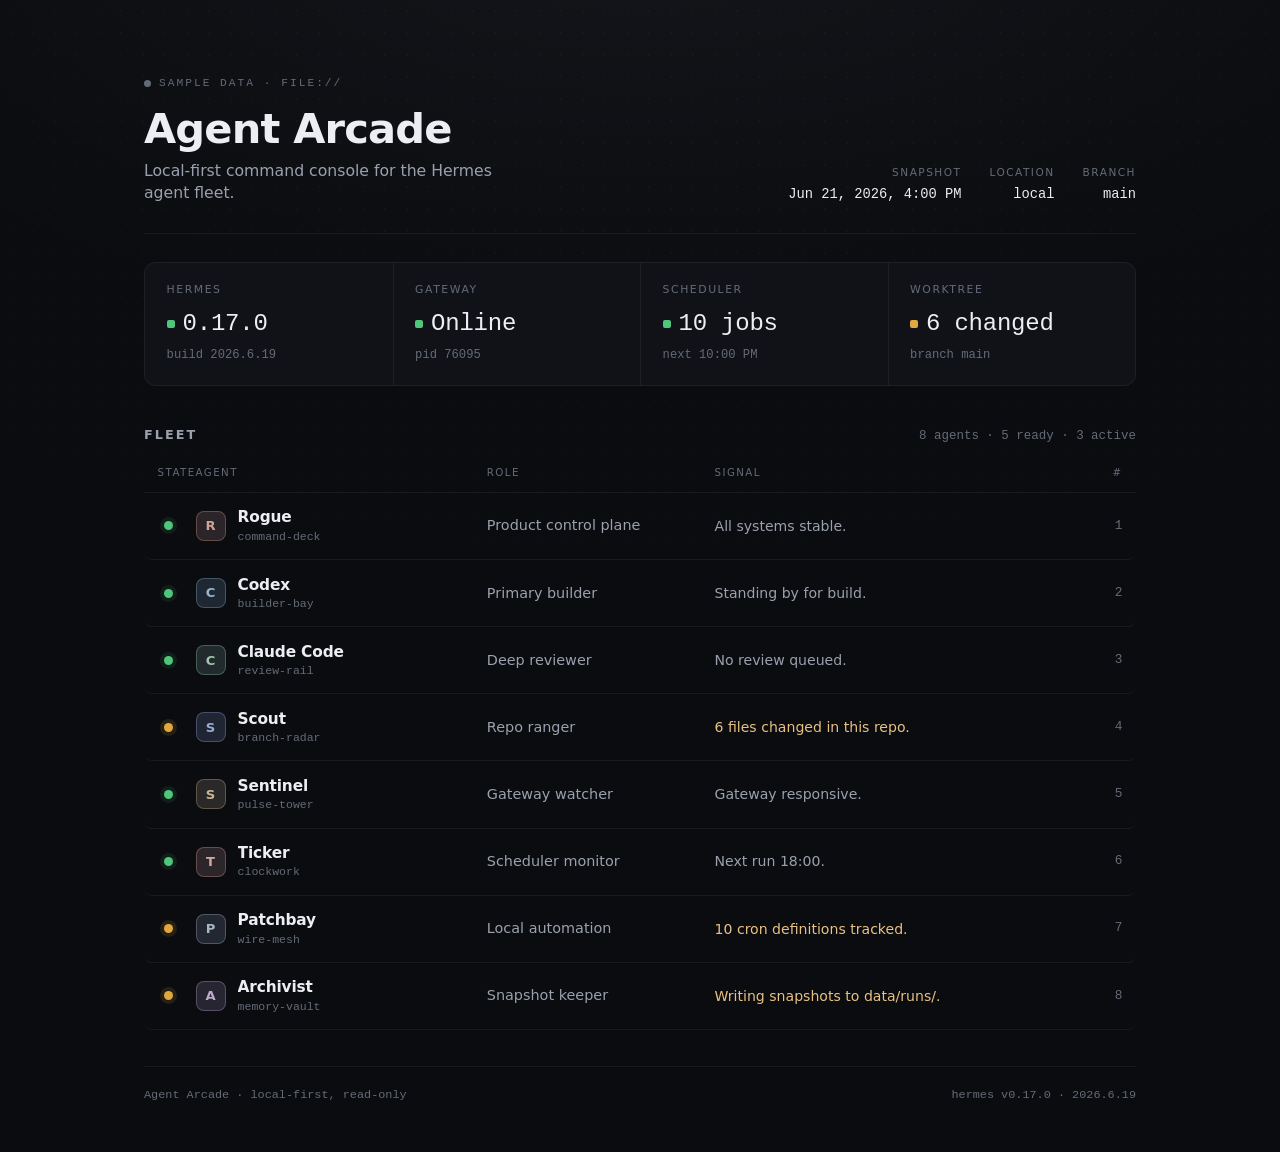
==== app/index.html @ b06f89fa "feat: redesign arcade and add telegram card" ====
<!DOCTYPE html>
<html lang="en">
  <head>
    <meta charset="UTF-8" />
    <meta name="viewport" content="width=device-width, initial-scale=1.0" />
    <title>Agent Arcade</title>
    <link rel="stylesheet" href="./style.css" />
  </head>
  <body>
    <div class="grain" aria-hidden="true"></div>

    <main class="console">
      <header class="masthead">
        <div class="masthead-id">
          <p class="source" id="source-badge">
            <span class="source-dot" aria-hidden="true"></span>
            <span id="source-text">Connecting…</span>
          </p>
          <h1 id="arcade-title">Agent Arcade</h1>
          <p class="subtitle" id="arcade-subtitle">
            Cabinet view for Hermes-backed local operators.
          </p>
        </div>

        <dl class="masthead-meta">
          <div>
            <dt>Snapshot</dt>
            <dd id="generated-at">—</dd>
          </div>
          <div>
            <dt>Location</dt>
            <dd id="location">local</dd>
          </div>
          <div>
            <dt>Branch</dt>
            <dd id="branch">—</dd>
          </div>
        </dl>
      </header>

      <section class="vitals" aria-label="System vitals">
        <article class="vital" id="vital-hermes">
          <p class="vital-label">Hermes</p>
          <p class="vital-value"><span class="tick" aria-hidden="true"></span><span class="vital-num">—</span></p>
          <p class="vital-sub">—</p>
        </article>
        <article class="vital" id="vital-gateway">
          <p class="vital-label">Gateway</p>
          <p class="vital-value"><span class="tick" aria-hidden="true"></span><span class="vital-num">—</span></p>
          <p class="vital-sub">—</p>
        </article>
        <article class="vital" id="vital-cron">
          <p class="vital-label">Scheduler</p>
          <p class="vital-value"><span class="tick" aria-hidden="true"></span><span class="vital-num">—</span></p>
          <p class="vital-sub">—</p>
        </article>
        <article class="vital" id="vital-git">
          <p class="vital-label">Worktree</p>
          <p class="vital-value"><span class="tick" aria-hidden="true"></span><span class="vital-num">—</span></p>
          <p class="vital-sub">—</p>
        </article>
      </section>

      <section class="roster" aria-label="Agent fleet">
        <div class="roster-head">
          <h2>Fleet</h2>
          <p class="roster-summary" id="roster-summary">—</p>
        </div>

        <div class="roster-columns" aria-hidden="true">
          <span>State</span>
          <span>Agent</span>
          <span>Role</span>
          <span>Signal</span>
          <span class="col-index">#</span>
        </div>

        <ol class="fleet" id="fleet" aria-live="polite"></ol>
      </section>

      <footer class="console-foot">
        <span>Agent Arcade · local-first, read-only</span>
        <span id="foot-version">—</span>
      </footer>
    </main>

    <template id="agent-row">
      <li class="unit">
        <span class="unit-state">
          <span class="unit-dot" aria-hidden="true"></span>
          <span class="unit-status sr-only"></span>
        </span>
        <span class="unit-id">
          <span class="unit-mono" aria-hidden="true"></span>
          <span class="unit-text">
            <span class="unit-name"></span>
            <span class="unit-cabinet"></span>
          </span>
        </span>
        <span class="unit-role"></span>
        <span class="unit-signal"></span>
        <span class="unit-index col-index"></span>
      </li>
    </template>

    <script src="./app.js"></script>
  </body>
</html>
---- app/style.css ----
/* Agent Arcade — operator console
   Graphite desktop-utility aesthetic. Chrome stays monochrome; colour is
   reserved for semantic status only. Native macOS type (SF Pro / SF Mono)
   keeps it dependency-free and at home on the desktop. */

:root {
  --bg-0: #0b0c0f;
  --bg-1: #101218;
  --bg-2: #14161e;
  --bg-row: #121420;
  --bg-hover: #191c27;

  --line: rgba(255, 255, 255, 0.06);
  --line-2: rgba(255, 255, 255, 0.1);

  --text: #eceef3;
  --dim: #9aa1ae;
  --faint: #646b78;

  --ok: #4ec77a;
  --active: #e2a83f;
  --warn: #ef6f63;

  --sans: -apple-system, BlinkMacSystemFont, "SF Pro Display", "SF Pro Text",
    "Segoe UI", system-ui, sans-serif;
  --mono: ui-monospace, "SF Mono", "JetBrains Mono", Menlo, monospace;

  --radius: 12px;
  --pad: clamp(1.25rem, 3.5vw, 2.75rem);
  --maxw: 1080px;
}

* {
  box-sizing: border-box;
}

html {
  -webkit-font-smoothing: antialiased;
  text-rendering: optimizeLegibility;
}

body {
  margin: 0;
  min-height: 100vh;
  color: var(--text);
  font-family: var(--sans);
  font-size: 15px;
  line-height: 1.45;
  background:
    radial-gradient(120% 80% at 50% -10%, rgba(120, 130, 160, 0.08), transparent 60%),
    var(--bg-0);
  background-attachment: fixed;
}

/* Faint dot field — texture, not decoration. Sits under everything, barely there. */
.grain {
  position: fixed;
  inset: 0;
  pointer-events: none;
  z-index: 0;
  background-image: radial-gradient(rgba(255, 255, 255, 0.025) 1px, transparent 1px);
  background-size: 22px 22px;
  mask-image: radial-gradient(120% 90% at 50% 0%, #000 30%, transparent 80%);
  -webkit-mask-image: radial-gradient(120% 90% at 50% 0%, #000 30%, transparent 80%);
}

.console {
  position: relative;
  z-index: 1;
  width: min(var(--maxw), 100%);
  margin: 0 auto;
  padding: clamp(2rem, 6vw, 4.5rem) var(--pad) 3rem;
}

/* ---------- Masthead ---------- */

.masthead {
  display: grid;
  grid-template-columns: 1fr auto;
  align-items: end;
  gap: 1.5rem 2rem;
  padding-bottom: 1.75rem;
  border-bottom: 1px solid var(--line);
}

.source {
  display: inline-flex;
  align-items: center;
  gap: 0.5rem;
  margin: 0 0 1rem;
  font-family: var(--mono);
  font-size: 0.7rem;
  letter-spacing: 0.18em;
  text-transform: uppercase;
  color: var(--faint);
}

.source-dot {
  width: 7px;
  height: 7px;
  border-radius: 50%;
  background: var(--faint);
  box-shadow: 0 0 0 0 transparent;
}

.source[data-live="true"] {
  color: var(--dim);
}

.source[data-live="true"] .source-dot {
  background: var(--ok);
  animation: pulse 2.6s ease-out infinite;
}

@keyframes pulse {
  0% { box-shadow: 0 0 0 0 rgba(78, 199, 122, 0.5); }
  70% { box-shadow: 0 0 0 6px rgba(78, 199, 122, 0); }
  100% { box-shadow: 0 0 0 0 rgba(78, 199, 122, 0); }
}

h1 {
  margin: 0;
  font-size: clamp(1.9rem, 4vw, 2.6rem);
  font-weight: 600;
  letter-spacing: -0.02em;
  line-height: 1.02;
}

.subtitle {
  margin: 0.6rem 0 0;
  max-width: 38ch;
  color: var(--dim);
  font-size: 0.98rem;
}

.masthead-meta {
  display: grid;
  grid-template-columns: repeat(3, auto);
  gap: 0 1.75rem;
  margin: 0;
  text-align: right;
}

.masthead-meta dt {
  font-size: 0.66rem;
  letter-spacing: 0.14em;
  text-transform: uppercase;
  color: var(--faint);
}

.masthead-meta dd {
  margin: 0.3rem 0 0;
  font-family: var(--mono);
  font-size: 0.86rem;
  color: var(--text);
  white-space: nowrap;
}

/* ---------- Vitals strip ---------- */

.vitals {
  display: grid;
  grid-template-columns: repeat(4, 1fr);
  margin: 1.75rem 0 2.5rem;
  background: var(--bg-1);
  border: 1px solid var(--line);
  border-radius: var(--radius);
  overflow: hidden;
}

.vital {
  position: relative;
  padding: 1.15rem 1.35rem 1.25rem;
}

.vital + .vital {
  border-left: 1px solid var(--line);
}

.vital-label {
  margin: 0;
  font-size: 0.68rem;
  letter-spacing: 0.14em;
  text-transform: uppercase;
  color: var(--faint);
}

.vital-value {
  display: flex;
  align-items: center;
  gap: 0.5rem;
  margin: 0.6rem 0 0.35rem;
}

.vital-num {
  font-family: var(--mono);
  font-size: clamp(1.15rem, 2.4vw, 1.5rem);
  font-weight: 500;
  letter-spacing: -0.01em;
  color: var(--text);
}

.tick {
  flex: none;
  width: 8px;
  height: 8px;
  border-radius: 2px;
  background: var(--faint);
}

.vital[data-state="ok"] .tick { background: var(--ok); }
.vital[data-state="active"] .tick { background: var(--active); }
.vital[data-state="warn"] .tick { background: var(--warn); }

.vital-sub {
  margin: 0;
  font-family: var(--mono);
  font-size: 0.76rem;
  color: var(--faint);
  white-space: nowrap;
  overflow: hidden;
  text-overflow: ellipsis;
}

/* ---------- Roster ---------- */

.roster-head {
  display: flex;
  align-items: baseline;
  justify-content: space-between;
  gap: 1rem;
  margin-bottom: 0.5rem;
}

.roster-head h2 {
  margin: 0;
  font-size: 0.8rem;
  font-weight: 600;
  letter-spacing: 0.16em;
  text-transform: uppercase;
  color: var(--dim);
}

.roster-summary {
  margin: 0;
  font-family: var(--mono);
  font-size: 0.78rem;
  color: var(--faint);
}

.roster-columns,
.unit {
  display: grid;
  grid-template-columns: 22px minmax(170px, 1.3fr) minmax(120px, 1fr) minmax(190px, 1.7fr) 32px;
  align-items: center;
  gap: 1rem;
}

.roster-columns {
  padding: 0.75rem 0.85rem;
  border-bottom: 1px solid var(--line);
  font-size: 0.64rem;
  letter-spacing: 0.14em;
  text-transform: uppercase;
  color: var(--faint);
}

.col-index {
  text-align: right;
}

.fleet {
  list-style: none;
  margin: 0;
  padding: 0;
}

.unit {
  padding: 0.85rem;
  border-bottom: 1px solid var(--line);
  border-radius: 8px;
  transition: background 0.16s ease, transform 0.16s ease;
}

.unit:hover {
  background: var(--bg-hover);
}

/* Load-in motion: staggered rise, transform/opacity only. */
.unit {
  opacity: 0;
  transform: translateY(8px);
}

.unit.is-in {
  opacity: 1;
  transform: translateY(0);
  transition: opacity 0.5s ease, transform 0.5s cubic-bezier(0.2, 0.7, 0.2, 1),
    background 0.16s ease;
}

.unit-state {
  display: flex;
  justify-content: center;
}

.unit-dot {
  width: 9px;
  height: 9px;
  border-radius: 50%;
  background: var(--faint);
  box-shadow: 0 0 0 4px rgba(255, 255, 255, 0.03);
}

.unit[data-state="ok"] .unit-dot { background: var(--ok); box-shadow: 0 0 0 4px rgba(78, 199, 122, 0.1); }
.unit[data-state="active"] .unit-dot { background: var(--active); box-shadow: 0 0 0 4px rgba(226, 168, 63, 0.12); }
.unit[data-state="warn"] .unit-dot { background: var(--warn); box-shadow: 0 0 0 4px rgba(239, 111, 99, 0.14); }

.unit-id {
  display: flex;
  align-items: center;
  gap: 0.75rem;
  min-width: 0;
}

/* Monogram tile — muted per-agent identity, low chroma, small.
   --accent is set per-row in JS; absent, it resolves to plain graphite. */
.unit-mono {
  flex: none;
  display: grid;
  place-items: center;
  width: 30px;
  height: 30px;
  border-radius: 8px;
  font-size: 0.82rem;
  font-weight: 600;
  color: color-mix(in oklab, var(--accent, transparent) 60%, var(--text));
  background: color-mix(in oklab, var(--accent, transparent) 16%, var(--bg-2));
  border: 1px solid color-mix(in oklab, var(--accent, transparent) 30%, var(--line-2));
}

.unit-text {
  display: flex;
  flex-direction: column;
  min-width: 0;
}

.unit-name {
  font-weight: 550;
  font-size: 0.96rem;
  letter-spacing: -0.01em;
  white-space: nowrap;
  overflow: hidden;
  text-overflow: ellipsis;
}

.unit-cabinet {
  font-family: var(--mono);
  font-size: 0.72rem;
  color: var(--faint);
}

.unit-role {
  color: var(--dim);
  font-size: 0.9rem;
  min-width: 0;
  white-space: nowrap;
  overflow: hidden;
  text-overflow: ellipsis;
}

.unit-signal {
  color: var(--dim);
  font-size: 0.88rem;
  min-width: 0;
}

.unit[data-state="active"] .unit-signal { color: #e8c184; }
.unit[data-state="warn"] .unit-signal { color: #f3998f; }

.unit-index {
  font-family: var(--mono);
  font-size: 0.8rem;
  color: var(--faint);
}

/* ---------- Footer ---------- */

.console-foot {
  display: flex;
  justify-content: space-between;
  gap: 1rem;
  margin-top: 2.25rem;
  padding-top: 1.25rem;
  border-top: 1px solid var(--line);
  font-family: var(--mono);
  font-size: 0.74rem;
  color: var(--faint);
}

.sr-only {
  position: absolute;
  width: 1px;
  height: 1px;
  padding: 0;
  margin: -1px;
  overflow: hidden;
  clip: rect(0, 0, 0, 0);
  white-space: nowrap;
  border: 0;
}

/* ---------- Responsive ---------- */

@media (max-width: 820px) {
  .masthead {
    grid-template-columns: 1fr;
    align-items: start;
  }
  .masthead-meta {
    text-align: left;
    grid-template-columns: repeat(3, auto);
    justify-content: start;
    gap: 0 1.5rem;
  }
  .vitals {
    grid-template-columns: 1fr 1fr;
  }
  .vital:nth-child(3) { border-left: none; }
  .vital:nth-child(n + 3) { border-top: 1px solid var(--line); }
}

@media (max-width: 620px) {
  .roster-columns {
    display: none;
  }
  .unit {
    grid-template-columns: 18px 1fr auto;
    grid-template-areas:
      "dot id index"
      "dot role role"
      "dot signal signal";
    column-gap: 0.85rem;
    row-gap: 0.35rem;
    align-items: start;
  }
  .unit-state { grid-area: dot; padding-top: 0.35rem; align-items: start; }
  .unit-id { grid-area: id; }
  .unit-role { grid-area: role; white-space: normal; }
  .unit-signal { grid-area: signal; white-space: normal; }
  .unit-index { grid-area: index; text-align: right; }
}

@media (max-width: 420px) {
  .vitals { grid-template-columns: 1fr; }
  .vital + .vital { border-left: none; border-top: 1px solid var(--line); }
}

@media (prefers-reduced-motion: reduce) {
  .unit, .unit.is-in {
    opacity: 1;
    transform: none;
    transition: background 0.16s ease;
  }
  .source[data-live="true"] .source-dot {
    animation: none;
  }
}
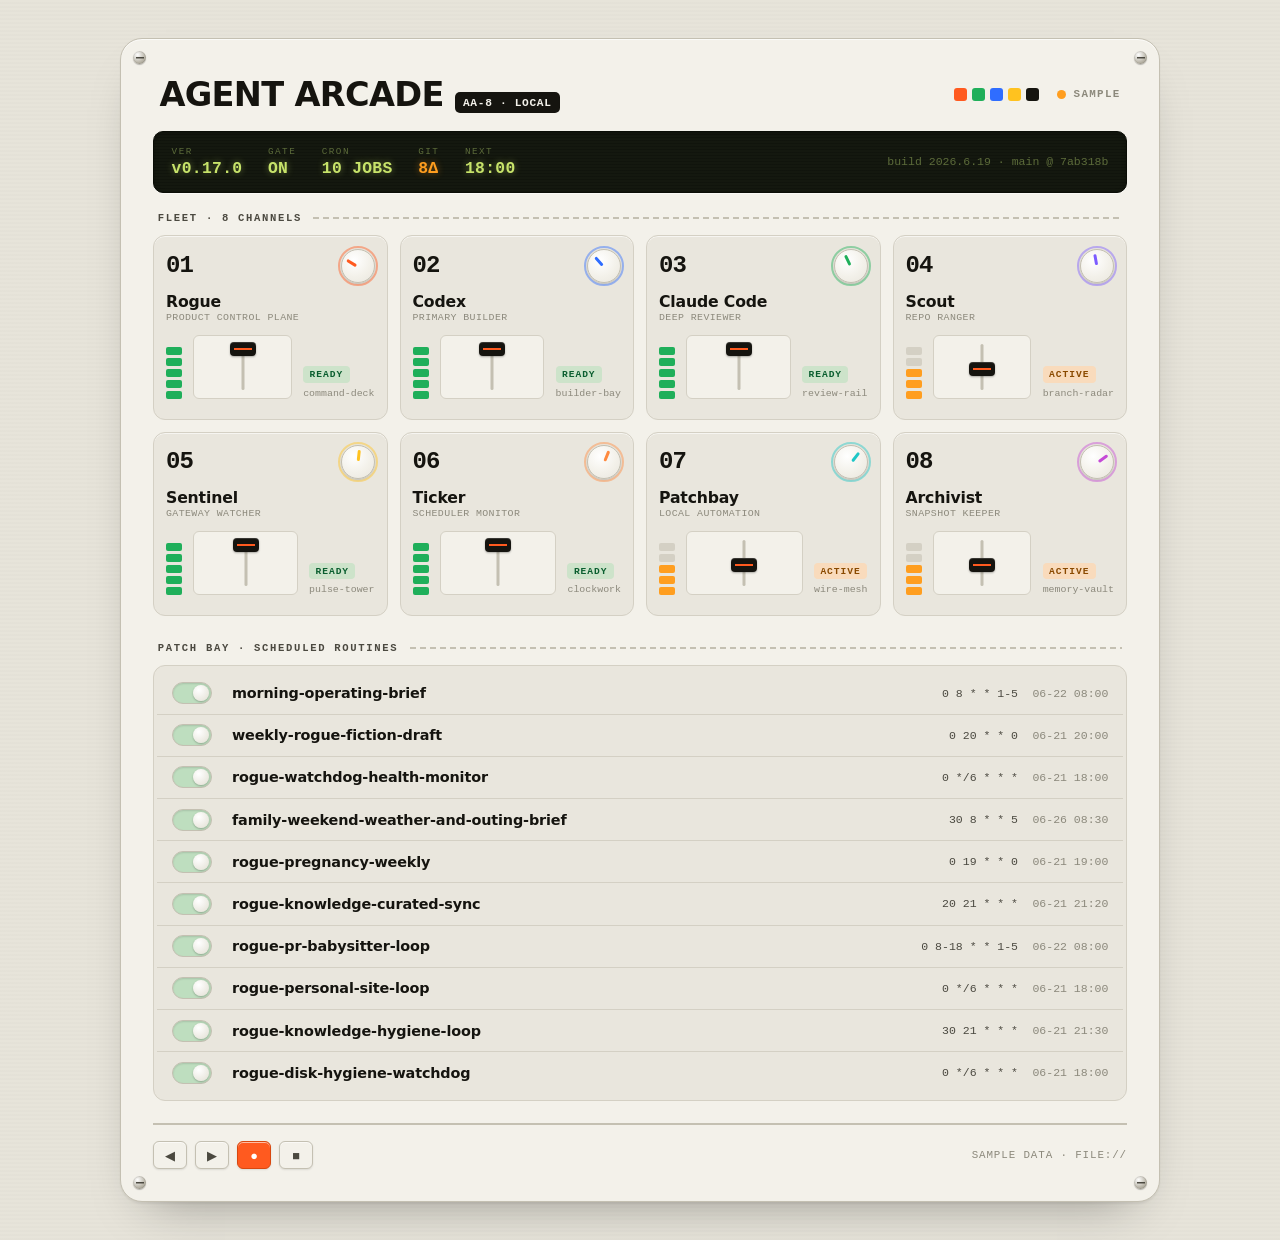
==== commit 1ba5a8f4: "feat: adopt teenage engineering arcade design" ====
--- a/app/index.html
+++ b/app/index.html
@@ -3,105 +3,48 @@
   <head>
     <meta charset="UTF-8" />
     <meta name="viewport" content="width=device-width, initial-scale=1.0" />
-    <title>Agent Arcade</title>
+    <title>Agent Arcade — AA-8 Console</title>
     <link rel="stylesheet" href="./style.css" />
   </head>
   <body>
-    <div class="grain" aria-hidden="true"></div>
+    <main class="device">
+      <span class="screw tl"></span><span class="screw tr"></span>
+      <span class="screw bl"></span><span class="screw br"></span>
 
-    <main class="console">
-      <header class="masthead">
-        <div class="masthead-id">
-          <p class="source" id="source-badge">
-            <span class="source-dot" aria-hidden="true"></span>
-            <span id="source-text">Connecting…</span>
-          </p>
+      <header class="head">
+        <div class="wordmark">
           <h1 id="arcade-title">Agent Arcade</h1>
-          <p class="subtitle" id="arcade-subtitle">
-            Cabinet view for Hermes-backed local operators.
-          </p>
+          <span class="model" id="model">AA-8 · LOCAL</span>
         </div>
-
-        <dl class="masthead-meta">
-          <div>
-            <dt>Snapshot</dt>
-            <dd id="generated-at">—</dd>
+        <div class="head-right">
+          <div class="palette-chips" aria-hidden="true">
+            <i style="background:#ff5a1f"></i><i style="background:#1faf5a"></i>
+            <i style="background:#2f6dff"></i><i style="background:#ffc21f"></i>
+            <i style="background:#15140f"></i>
           </div>
-          <div>
-            <dt>Location</dt>
-            <dd id="location">local</dd>
-          </div>
-          <div>
-            <dt>Branch</dt>
-            <dd id="branch">—</dd>
-          </div>
-        </dl>
+          <span class="rec" id="source-badge">
+            <span class="led" aria-hidden="true"></span>
+            <span id="source-text">Live</span>
+          </span>
+        </div>
       </header>
 
-      <section class="vitals" aria-label="System vitals">
-        <article class="vital" id="vital-hermes">
-          <p class="vital-label">Hermes</p>
-          <p class="vital-value"><span class="tick" aria-hidden="true"></span><span class="vital-num">—</span></p>
-          <p class="vital-sub">—</p>
-        </article>
-        <article class="vital" id="vital-gateway">
-          <p class="vital-label">Gateway</p>
-          <p class="vital-value"><span class="tick" aria-hidden="true"></span><span class="vital-num">—</span></p>
-          <p class="vital-sub">—</p>
-        </article>
-        <article class="vital" id="vital-cron">
-          <p class="vital-label">Scheduler</p>
-          <p class="vital-value"><span class="tick" aria-hidden="true"></span><span class="vital-num">—</span></p>
-          <p class="vital-sub">—</p>
-        </article>
-        <article class="vital" id="vital-git">
-          <p class="vital-label">Worktree</p>
-          <p class="vital-value"><span class="tick" aria-hidden="true"></span><span class="vital-num">—</span></p>
-          <p class="vital-sub">—</p>
-        </article>
-      </section>
+      <section class="lcd" id="lcd" aria-label="System readout" aria-live="polite"></section>
 
-      <section class="roster" aria-label="Agent fleet">
-        <div class="roster-head">
-          <h2>Fleet</h2>
-          <p class="roster-summary" id="roster-summary">—</p>
+      <div class="strip-label" id="mixer-label">Fleet · 8 channels</div>
+      <section class="mixer" id="mixer" aria-label="Agent fleet" aria-live="polite"></section>
+
+      <div class="strip-label">Patch bay · scheduled routines</div>
+      <section class="patch" id="patch" aria-label="Scheduled routines"></section>
+
+      <footer class="transport">
+        <div class="keys" aria-hidden="true">
+          <button>◀</button><button>▶</button>
+          <button class="accent">●</button><button>■</button>
         </div>
-
-        <div class="roster-columns" aria-hidden="true">
-          <span>State</span>
-          <span>Agent</span>
-          <span>Role</span>
-          <span>Signal</span>
-          <span class="col-index">#</span>
-        </div>
-
-        <ol class="fleet" id="fleet" aria-live="polite"></ol>
-      </section>
-
-      <footer class="console-foot">
-        <span>Agent Arcade · local-first, read-only</span>
-        <span id="foot-version">—</span>
+        <span class="stamp" id="stamp">read-only · no sends · no config writes</span>
       </footer>
     </main>
-
-    <template id="agent-row">
-      <li class="unit">
-        <span class="unit-state">
-          <span class="unit-dot" aria-hidden="true"></span>
-          <span class="unit-status sr-only"></span>
-        </span>
-        <span class="unit-id">
-          <span class="unit-mono" aria-hidden="true"></span>
-          <span class="unit-text">
-            <span class="unit-name"></span>
-            <span class="unit-cabinet"></span>
-          </span>
-        </span>
-        <span class="unit-role"></span>
-        <span class="unit-signal"></span>
-        <span class="unit-index col-index"></span>
-      </li>
-    </template>
 
     <script src="./app.js"></script>
   </body>
--- a/app/style.css
+++ b/app/style.css
@@ -1,468 +1,266 @@
-/* Agent Arcade — operator console
-   Graphite desktop-utility aesthetic. Chrome stays monochrome; colour is
-   reserved for semantic status only. Native macOS type (SF Pro / SF Mono)
-   keeps it dependency-free and at home on the desktop. */
+/* ============================================================
+   Agent Arcade · AA-8 Console
+   A piece of hardware, not a webpage. Warm plastic plate, an
+   inset LCD readout, eight mixer channel strips (one per agent),
+   and a patch bay of scheduled routines on physical toggles.
+   Light, flat, primary-coloured, precise. System type only.
+   ============================================================ */
 
 :root {
-  --bg-0: #0b0c0f;
-  --bg-1: #101218;
-  --bg-2: #14161e;
-  --bg-row: #121420;
-  --bg-hover: #191c27;
-
-  --line: rgba(255, 255, 255, 0.06);
-  --line-2: rgba(255, 255, 255, 0.1);
-
-  --text: #eceef3;
-  --dim: #9aa1ae;
-  --faint: #646b78;
-
-  --ok: #4ec77a;
-  --active: #e2a83f;
-  --warn: #ef6f63;
-
-  --sans: -apple-system, BlinkMacSystemFont, "SF Pro Display", "SF Pro Text",
-    "Segoe UI", system-ui, sans-serif;
+  --paper:   #e7e4da;   /* desk / negative space */
+  --plate:   #f3f1ea;   /* device plastic */
+  --plate-2: #e9e6dd;   /* recessed plastic */
+  --ink:     #15140f;   /* near-black */
+  --ink-2:   #4b4940;
+  --faint:   #8c897c;
+  --line:    #d4d0c4;
+  --line-2:  #c4c0b2;
+
+  --orange:  #ff5a1f;   /* TE signal orange */
+  --lcd-bg:  #14180f;
+  --lcd:     #c7e36a;   /* phosphor green */
+  --lcd-dim: #5c6b3a;
+
+  --ok:      #1faf5a;
+  --busy:    #ff9e1f;
+
+  --sans: -apple-system, BlinkMacSystemFont, "Helvetica Neue", "Segoe UI", system-ui, sans-serif;
   --mono: ui-monospace, "SF Mono", "JetBrains Mono", Menlo, monospace;
-
-  --radius: 12px;
-  --pad: clamp(1.25rem, 3.5vw, 2.75rem);
-  --maxw: 1080px;
-}
-
-* {
-  box-sizing: border-box;
-}
-
-html {
-  -webkit-font-smoothing: antialiased;
-  text-rendering: optimizeLegibility;
-}
+}
+
+* { box-sizing: border-box; }
 
 body {
   margin: 0;
-  min-height: 100vh;
-  color: var(--text);
   font-family: var(--sans);
-  font-size: 15px;
-  line-height: 1.45;
-  background:
-    radial-gradient(120% 80% at 50% -10%, rgba(120, 130, 160, 0.08), transparent 60%),
-    var(--bg-0);
-  background-attachment: fixed;
-}
-
-/* Faint dot field — texture, not decoration. Sits under everything, barely there. */
-.grain {
-  position: fixed;
-  inset: 0;
-  pointer-events: none;
-  z-index: 0;
-  background-image: radial-gradient(rgba(255, 255, 255, 0.025) 1px, transparent 1px);
-  background-size: 22px 22px;
-  mask-image: radial-gradient(120% 90% at 50% 0%, #000 30%, transparent 80%);
-  -webkit-mask-image: radial-gradient(120% 90% at 50% 0%, #000 30%, transparent 80%);
-}
-
-.console {
+  color: var(--ink);
+  background:
+    repeating-linear-gradient(0deg, rgba(0,0,0,.012) 0 2px, transparent 2px 4px),
+    var(--paper);
+  padding: clamp(.75rem, 3vw, 2.5rem);
+  -webkit-font-smoothing: antialiased;
+}
+
+.device {
+  width: min(1040px, 100%);
+  margin: 0 auto;
+  background: var(--plate);
+  border-radius: 22px;
+  border: 1px solid var(--line-2);
+  box-shadow:
+    0 1px 0 rgba(255,255,255,.7) inset,
+    0 2px 2px rgba(0,0,0,.05),
+    0 24px 50px -28px rgba(0,0,0,.4);
+  padding: clamp(1.1rem, 2.5vw, 2rem);
   position: relative;
-  z-index: 1;
-  width: min(var(--maxw), 100%);
-  margin: 0 auto;
-  padding: clamp(2rem, 6vw, 4.5rem) var(--pad) 3rem;
-}
-
-/* ---------- Masthead ---------- */
-
-.masthead {
-  display: grid;
-  grid-template-columns: 1fr auto;
-  align-items: end;
-  gap: 1.5rem 2rem;
-  padding-bottom: 1.75rem;
-  border-bottom: 1px solid var(--line);
-}
-
-.source {
-  display: inline-flex;
-  align-items: center;
-  gap: 0.5rem;
-  margin: 0 0 1rem;
-  font-family: var(--mono);
-  font-size: 0.7rem;
-  letter-spacing: 0.18em;
-  text-transform: uppercase;
-  color: var(--faint);
-}
-
-.source-dot {
-  width: 7px;
-  height: 7px;
-  border-radius: 50%;
-  background: var(--faint);
-  box-shadow: 0 0 0 0 transparent;
-}
-
-.source[data-live="true"] {
-  color: var(--dim);
-}
-
-.source[data-live="true"] .source-dot {
-  background: var(--ok);
-  animation: pulse 2.6s ease-out infinite;
-}
-
-@keyframes pulse {
-  0% { box-shadow: 0 0 0 0 rgba(78, 199, 122, 0.5); }
-  70% { box-shadow: 0 0 0 6px rgba(78, 199, 122, 0); }
-  100% { box-shadow: 0 0 0 0 rgba(78, 199, 122, 0); }
-}
-
-h1 {
-  margin: 0;
-  font-size: clamp(1.9rem, 4vw, 2.6rem);
-  font-weight: 600;
-  letter-spacing: -0.02em;
-  line-height: 1.02;
-}
-
-.subtitle {
-  margin: 0.6rem 0 0;
-  max-width: 38ch;
-  color: var(--dim);
-  font-size: 0.98rem;
-}
-
-.masthead-meta {
-  display: grid;
-  grid-template-columns: repeat(3, auto);
-  gap: 0 1.75rem;
-  margin: 0;
-  text-align: right;
-}
-
-.masthead-meta dt {
-  font-size: 0.66rem;
-  letter-spacing: 0.14em;
-  text-transform: uppercase;
-  color: var(--faint);
-}
-
-.masthead-meta dd {
-  margin: 0.3rem 0 0;
-  font-family: var(--mono);
-  font-size: 0.86rem;
-  color: var(--text);
+}
+/* corner screws */
+.screw {
+  position: absolute; width: 13px; height: 13px; border-radius: 50%;
+  background:
+    linear-gradient(var(--ink-2), var(--ink-2)) center/8px 1.5px no-repeat,
+    radial-gradient(circle at 35% 30%, #fff, #b9b5a8 60%, #8d897b);
+  box-shadow: 0 1px 1px rgba(0,0,0,.25), 0 0 0 1px rgba(0,0,0,.08) inset;
+}
+.screw.tl{top:12px;left:12px} .screw.tr{top:12px;right:12px}
+.screw.bl{bottom:12px;left:12px} .screw.br{bottom:12px;right:12px}
+
+/* ---------- header plate ---------- */
+.head {
+  display: flex; align-items: center; justify-content: space-between;
+  gap: 1rem; flex-wrap: wrap;
+  padding: .2rem .4rem 1.1rem;
+}
+.wordmark { display: flex; align-items: baseline; gap: .7rem; }
+.wordmark h1 {
+  margin: 0; font-size: clamp(1.4rem, 3.4vw, 2.1rem);
+  font-weight: 800; letter-spacing: -.02em; text-transform: uppercase;
+}
+.model {
+  font-family: var(--mono); font-size: .7rem; font-weight: 600;
+  letter-spacing: .06em; color: var(--plate);
+  background: var(--ink); padding: .28rem .5rem; border-radius: 5px;
   white-space: nowrap;
 }
-
-/* ---------- Vitals strip ---------- */
-
-.vitals {
+.head-right { display: flex; align-items: center; gap: 1.1rem; }
+.palette-chips { display: flex; gap: 5px; }
+.palette-chips i { width: 13px; height: 13px; border-radius: 3px; display: block; }
+.rec {
+  display: inline-flex; align-items: center; gap: .5rem;
+  font-family: var(--mono); font-size: .68rem; font-weight: 600;
+  letter-spacing: .12em; text-transform: uppercase; color: var(--ink-2);
+}
+.rec .led {
+  width: 9px; height: 9px; border-radius: 50%; background: var(--orange);
+  box-shadow: 0 0 0 0 color-mix(in oklab, var(--orange) 60%, transparent);
+  animation: blink 1.8s steps(1) infinite;
+}
+/* sample / file:// mode — steady amber, no blink */
+.rec[data-live="false"] { color: var(--faint); }
+.rec[data-live="false"] .led { background: var(--busy); animation: none; }
+@keyframes blink { 0%,55%{opacity:1} 56%,100%{opacity:.25} }
+
+/* ---------- LCD readout ---------- */
+.lcd {
+  background:
+    repeating-linear-gradient(0deg, rgba(0,0,0,.18) 0 1px, transparent 1px 3px),
+    var(--lcd-bg);
+  border-radius: 10px;
+  border: 1px solid #0a0d06;
+  box-shadow: 0 2px 5px rgba(0,0,0,.25) inset, 0 1px 0 rgba(255,255,255,.5);
+  padding: .85rem 1.1rem;
+  display: flex; flex-wrap: wrap; gap: 1rem 1.6rem; align-items: center;
+  margin-bottom: 1.2rem;
+}
+.lcd .seg { display: flex; flex-direction: column; gap: .15rem; }
+.lcd .seg .k { font-family: var(--mono); font-size: .58rem; letter-spacing: .16em; color: var(--lcd-dim); text-transform: uppercase; }
+.lcd .seg .v { font-family: var(--mono); font-size: 1.02rem; font-weight: 600; color: var(--lcd); letter-spacing: .02em; text-shadow: 0 0 7px color-mix(in oklab, var(--lcd) 45%, transparent); }
+.lcd .seg .v.warn { color: var(--busy); text-shadow: 0 0 7px color-mix(in oklab, var(--busy) 45%, transparent); }
+.lcd .spacer { flex: 1; }
+.lcd .scroll { font-family: var(--mono); font-size: .72rem; color: var(--lcd-dim); white-space: nowrap; overflow: hidden; max-width: 40%; }
+
+/* ---------- section labels ---------- */
+.strip-label {
+  display: flex; align-items: center; gap: .7rem;
+  margin: 0 .3rem .7rem;
+  font-family: var(--mono); font-size: .66rem; font-weight: 700;
+  letter-spacing: .16em; text-transform: uppercase; color: var(--ink-2);
+}
+.strip-label::after { content: ""; flex: 1; height: 2px; background: repeating-linear-gradient(90deg, var(--line-2) 0 6px, transparent 6px 10px); }
+
+/* ---------- channel strips ---------- */
+.mixer {
   display: grid;
   grid-template-columns: repeat(4, 1fr);
-  margin: 1.75rem 0 2.5rem;
-  background: var(--bg-1);
+  gap: 12px;
+  margin-bottom: 1.6rem;
+}
+.ch {
+  background: var(--plate-2);
   border: 1px solid var(--line);
-  border-radius: var(--radius);
-  overflow: hidden;
-}
-
-.vital {
+  border-radius: 12px;
+  padding: .8rem .75rem .7rem;
+  display: grid;
+  grid-template-rows: auto auto auto 1fr;
+  gap: .55rem;
+  box-shadow: 0 1px 0 rgba(255,255,255,.6) inset;
+}
+.ch-top { display: flex; align-items: center; justify-content: space-between; }
+.ch-num { font-family: var(--mono); font-size: 1.5rem; font-weight: 800; line-height: 1; letter-spacing: -.04em; color: var(--ink); }
+.ch-num small { font-size: .85rem; color: var(--faint); }
+
+/* knob */
+.knob {
+  --rot: 0deg;
+  width: 34px; height: 34px; border-radius: 50%;
+  background:
+    radial-gradient(circle at 38% 32%, #fff, var(--plate) 55%, var(--plate-2));
+  border: 1px solid var(--line-2);
+  box-shadow: 0 1px 2px rgba(0,0,0,.18);
   position: relative;
-  padding: 1.15rem 1.35rem 1.25rem;
-}
-
-.vital + .vital {
-  border-left: 1px solid var(--line);
-}
-
-.vital-label {
-  margin: 0;
-  font-size: 0.68rem;
-  letter-spacing: 0.14em;
-  text-transform: uppercase;
-  color: var(--faint);
-}
-
-.vital-value {
-  display: flex;
+}
+.knob::after {
+  content: ""; position: absolute; left: 50%; top: 4px;
+  width: 3px; height: 11px; border-radius: 2px;
+  background: var(--ac, var(--ink));
+  transform: translateX(-50%) rotate(var(--rot));
+  transform-origin: 50% 13px;
+}
+.knob::before {
+  content: ""; position: absolute; inset: -4px; border-radius: 50%;
+  border: 2px solid color-mix(in oklab, var(--ac, var(--ink)) 45%, transparent);
+}
+
+.ch-name { font-size: .98rem; font-weight: 700; letter-spacing: -.01em; }
+.ch-role { font-family: var(--mono); font-size: .62rem; letter-spacing: .04em; color: var(--faint); text-transform: uppercase; margin-top: 1px; }
+
+/* fader + meter */
+.ch-bottom { display: flex; align-items: stretch; gap: .7rem; padding-top: .2rem; }
+.meter { display: flex; flex-direction: column-reverse; gap: 3px; width: 16px; }
+.meter i { height: 8px; border-radius: 2px; background: var(--line); }
+.ch[data-s="ok"]   .meter i.on { background: var(--ok); }
+.ch[data-s="busy"] .meter i.on { background: var(--busy); }
+.fader {
+  flex: 1; position: relative; border-radius: 6px;
+  background: var(--plate);
+  border: 1px solid var(--line);
+  min-height: 64px;
+}
+.fader .track { position: absolute; left: 50%; top: 8px; bottom: 8px; width: 3px; transform: translateX(-50%); background: var(--line-2); border-radius: 2px; }
+.fader .cap {
+  position: absolute; left: 50%; transform: translateX(-50%);
+  width: 26px; height: 14px; border-radius: 4px;
+  background: var(--ink);
+  box-shadow: 0 1px 2px rgba(0,0,0,.3), 0 1px 0 rgba(255,255,255,.15) inset;
+}
+.fader .cap::after { content:""; position:absolute; left:4px; right:4px; top:50%; height:2px; background: var(--orange); transform: translateY(-50%); }
+.ch-meta { display: flex; flex-direction: column; justify-content: flex-end; gap: .3rem; min-width: 0; }
+.ch-state {
+  align-self: flex-start;
+  font-family: var(--mono); font-size: .6rem; font-weight: 700;
+  letter-spacing: .1em; text-transform: uppercase;
+  padding: .18rem .4rem; border-radius: 4px;
+}
+.ch[data-s="ok"]   .ch-state { color: #0a5e2f; background: color-mix(in oklab, var(--ok) 22%, var(--plate)); }
+.ch[data-s="busy"] .ch-state { color: #8a4a00; background: color-mix(in oklab, var(--busy) 28%, var(--plate)); }
+.ch-cab { font-family: var(--mono); font-size: .62rem; color: var(--faint); overflow: hidden; text-overflow: ellipsis; white-space: nowrap; }
+
+/* ---------- patch bay (cron) ---------- */
+.patch {
+  background: var(--plate-2);
+  border: 1px solid var(--line);
+  border-radius: 12px;
+  padding: .4rem .2rem;
+}
+.jack {
+  display: grid;
+  grid-template-columns: 46px 1fr auto auto;
   align-items: center;
-  gap: 0.5rem;
-  margin: 0.6rem 0 0.35rem;
-}
-
-.vital-num {
-  font-family: var(--mono);
-  font-size: clamp(1.15rem, 2.4vw, 1.5rem);
-  font-weight: 500;
-  letter-spacing: -0.01em;
-  color: var(--text);
-}
-
-.tick {
-  flex: none;
-  width: 8px;
-  height: 8px;
-  border-radius: 2px;
-  background: var(--faint);
-}
-
-.vital[data-state="ok"] .tick { background: var(--ok); }
-.vital[data-state="active"] .tick { background: var(--active); }
-.vital[data-state="warn"] .tick { background: var(--warn); }
-
-.vital-sub {
-  margin: 0;
-  font-family: var(--mono);
-  font-size: 0.76rem;
-  color: var(--faint);
-  white-space: nowrap;
-  overflow: hidden;
-  text-overflow: ellipsis;
-}
-
-/* ---------- Roster ---------- */
-
-.roster-head {
-  display: flex;
-  align-items: baseline;
-  justify-content: space-between;
-  gap: 1rem;
-  margin-bottom: 0.5rem;
-}
-
-.roster-head h2 {
-  margin: 0;
-  font-size: 0.8rem;
-  font-weight: 600;
-  letter-spacing: 0.16em;
-  text-transform: uppercase;
-  color: var(--dim);
-}
-
-.roster-summary {
-  margin: 0;
-  font-family: var(--mono);
-  font-size: 0.78rem;
-  color: var(--faint);
-}
-
-.roster-columns,
-.unit {
-  display: grid;
-  grid-template-columns: 22px minmax(170px, 1.3fr) minmax(120px, 1fr) minmax(190px, 1.7fr) 32px;
-  align-items: center;
-  gap: 1rem;
-}
-
-.roster-columns {
-  padding: 0.75rem 0.85rem;
+  gap: .9rem;
+  padding: .6rem .9rem;
   border-bottom: 1px solid var(--line);
-  font-size: 0.64rem;
-  letter-spacing: 0.14em;
-  text-transform: uppercase;
-  color: var(--faint);
-}
-
-.col-index {
-  text-align: right;
-}
-
-.fleet {
-  list-style: none;
-  margin: 0;
-  padding: 0;
-}
-
-.unit {
-  padding: 0.85rem;
-  border-bottom: 1px solid var(--line);
-  border-radius: 8px;
-  transition: background 0.16s ease, transform 0.16s ease;
-}
-
-.unit:hover {
-  background: var(--bg-hover);
-}
-
-/* Load-in motion: staggered rise, transform/opacity only. */
-.unit {
-  opacity: 0;
-  transform: translateY(8px);
-}
-
-.unit.is-in {
-  opacity: 1;
-  transform: translateY(0);
-  transition: opacity 0.5s ease, transform 0.5s cubic-bezier(0.2, 0.7, 0.2, 1),
-    background 0.16s ease;
-}
-
-.unit-state {
-  display: flex;
-  justify-content: center;
-}
-
-.unit-dot {
-  width: 9px;
-  height: 9px;
-  border-radius: 50%;
-  background: var(--faint);
-  box-shadow: 0 0 0 4px rgba(255, 255, 255, 0.03);
-}
-
-.unit[data-state="ok"] .unit-dot { background: var(--ok); box-shadow: 0 0 0 4px rgba(78, 199, 122, 0.1); }
-.unit[data-state="active"] .unit-dot { background: var(--active); box-shadow: 0 0 0 4px rgba(226, 168, 63, 0.12); }
-.unit[data-state="warn"] .unit-dot { background: var(--warn); box-shadow: 0 0 0 4px rgba(239, 111, 99, 0.14); }
-
-.unit-id {
-  display: flex;
-  align-items: center;
-  gap: 0.75rem;
-  min-width: 0;
-}
-
-/* Monogram tile — muted per-agent identity, low chroma, small.
-   --accent is set per-row in JS; absent, it resolves to plain graphite. */
-.unit-mono {
-  flex: none;
-  display: grid;
-  place-items: center;
-  width: 30px;
-  height: 30px;
-  border-radius: 8px;
-  font-size: 0.82rem;
-  font-weight: 600;
-  color: color-mix(in oklab, var(--accent, transparent) 60%, var(--text));
-  background: color-mix(in oklab, var(--accent, transparent) 16%, var(--bg-2));
-  border: 1px solid color-mix(in oklab, var(--accent, transparent) 30%, var(--line-2));
-}
-
-.unit-text {
-  display: flex;
-  flex-direction: column;
-  min-width: 0;
-}
-
-.unit-name {
-  font-weight: 550;
-  font-size: 0.96rem;
-  letter-spacing: -0.01em;
-  white-space: nowrap;
-  overflow: hidden;
-  text-overflow: ellipsis;
-}
-
-.unit-cabinet {
-  font-family: var(--mono);
-  font-size: 0.72rem;
-  color: var(--faint);
-}
-
-.unit-role {
-  color: var(--dim);
-  font-size: 0.9rem;
-  min-width: 0;
-  white-space: nowrap;
-  overflow: hidden;
-  text-overflow: ellipsis;
-}
-
-.unit-signal {
-  color: var(--dim);
-  font-size: 0.88rem;
-  min-width: 0;
-}
-
-.unit[data-state="active"] .unit-signal { color: #e8c184; }
-.unit[data-state="warn"] .unit-signal { color: #f3998f; }
-
-.unit-index {
-  font-family: var(--mono);
-  font-size: 0.8rem;
-  color: var(--faint);
-}
-
-/* ---------- Footer ---------- */
-
-.console-foot {
-  display: flex;
-  justify-content: space-between;
-  gap: 1rem;
-  margin-top: 2.25rem;
-  padding-top: 1.25rem;
-  border-top: 1px solid var(--line);
-  font-family: var(--mono);
-  font-size: 0.74rem;
-  color: var(--faint);
-}
-
-.sr-only {
-  position: absolute;
-  width: 1px;
-  height: 1px;
-  padding: 0;
-  margin: -1px;
-  overflow: hidden;
-  clip: rect(0, 0, 0, 0);
-  white-space: nowrap;
-  border: 0;
-}
-
-/* ---------- Responsive ---------- */
-
-@media (max-width: 820px) {
-  .masthead {
-    grid-template-columns: 1fr;
-    align-items: start;
-  }
-  .masthead-meta {
-    text-align: left;
-    grid-template-columns: repeat(3, auto);
-    justify-content: start;
-    gap: 0 1.5rem;
-  }
-  .vitals {
-    grid-template-columns: 1fr 1fr;
-  }
-  .vital:nth-child(3) { border-left: none; }
-  .vital:nth-child(n + 3) { border-top: 1px solid var(--line); }
-}
-
-@media (max-width: 620px) {
-  .roster-columns {
-    display: none;
-  }
-  .unit {
-    grid-template-columns: 18px 1fr auto;
-    grid-template-areas:
-      "dot id index"
-      "dot role role"
-      "dot signal signal";
-    column-gap: 0.85rem;
-    row-gap: 0.35rem;
-    align-items: start;
-  }
-  .unit-state { grid-area: dot; padding-top: 0.35rem; align-items: start; }
-  .unit-id { grid-area: id; }
-  .unit-role { grid-area: role; white-space: normal; }
-  .unit-signal { grid-area: signal; white-space: normal; }
-  .unit-index { grid-area: index; text-align: right; }
-}
-
-@media (max-width: 420px) {
-  .vitals { grid-template-columns: 1fr; }
-  .vital + .vital { border-left: none; border-top: 1px solid var(--line); }
-}
-
-@media (prefers-reduced-motion: reduce) {
-  .unit, .unit.is-in {
-    opacity: 1;
-    transform: none;
-    transition: background 0.16s ease;
-  }
-  .source[data-live="true"] .source-dot {
-    animation: none;
-  }
-}
+}
+.jack:last-child { border-bottom: none; }
+.toggle {
+  width: 40px; height: 22px; border-radius: 12px; position: relative;
+  background: color-mix(in oklab, var(--ok) 30%, var(--plate));
+  border: 1px solid var(--line-2);
+  box-shadow: 0 1px 2px rgba(0,0,0,.12) inset;
+}
+.toggle.off { background: var(--plate); }
+.toggle.off::after { right: auto; left: 2px; }
+.toggle::after {
+  content: ""; position: absolute; top: 2px; right: 2px;
+  width: 16px; height: 16px; border-radius: 50%;
+  background: radial-gradient(circle at 35% 30%, #fff, #e2dfd3);
+  box-shadow: 0 1px 2px rgba(0,0,0,.25);
+}
+.jack-name { font-weight: 650; font-size: .9rem; letter-spacing: -.01em; white-space: nowrap; overflow: hidden; text-overflow: ellipsis; }
+.jack-cron { font-family: var(--mono); font-size: .72rem; color: var(--ink-2); white-space: nowrap; }
+.jack-next { font-family: var(--mono); font-size: .72rem; color: var(--faint); text-align: right; white-space: nowrap; }
+
+/* ---------- transport footer ---------- */
+.transport {
+  display: flex; align-items: center; justify-content: space-between;
+  gap: 1rem; flex-wrap: wrap;
+  margin-top: 1.4rem; padding-top: 1rem;
+  border-top: 2px solid var(--line-2);
+}
+.keys { display: flex; gap: 8px; }
+.keys button {
+  width: 34px; height: 28px; border-radius: 6px;
+  border: 1px solid var(--line-2); background: var(--plate);
+  color: var(--ink-2); font-size: .8rem; cursor: pointer;
+  box-shadow: 0 1px 0 rgba(255,255,255,.6) inset, 0 1px 2px rgba(0,0,0,.1);
+}
+.keys button.accent { background: var(--orange); color: #fff; border-color: #d8480f; }
+.stamp { font-family: var(--mono); font-size: .68rem; letter-spacing: .08em; color: var(--faint); text-transform: uppercase; }
+
+@media (max-width: 860px) { .mixer { grid-template-columns: repeat(2, 1fr); } }
+@media (max-width: 720px) {
+  .lcd .scroll { display: none; }
+  .jack { grid-template-columns: 40px 1fr auto; }
+  .jack-cron { display: none; }
+}
+@media (max-width: 440px) { .mixer { grid-template-columns: 1fr; } }
+@media (prefers-reduced-motion: reduce) { .rec .led { animation: none; } }
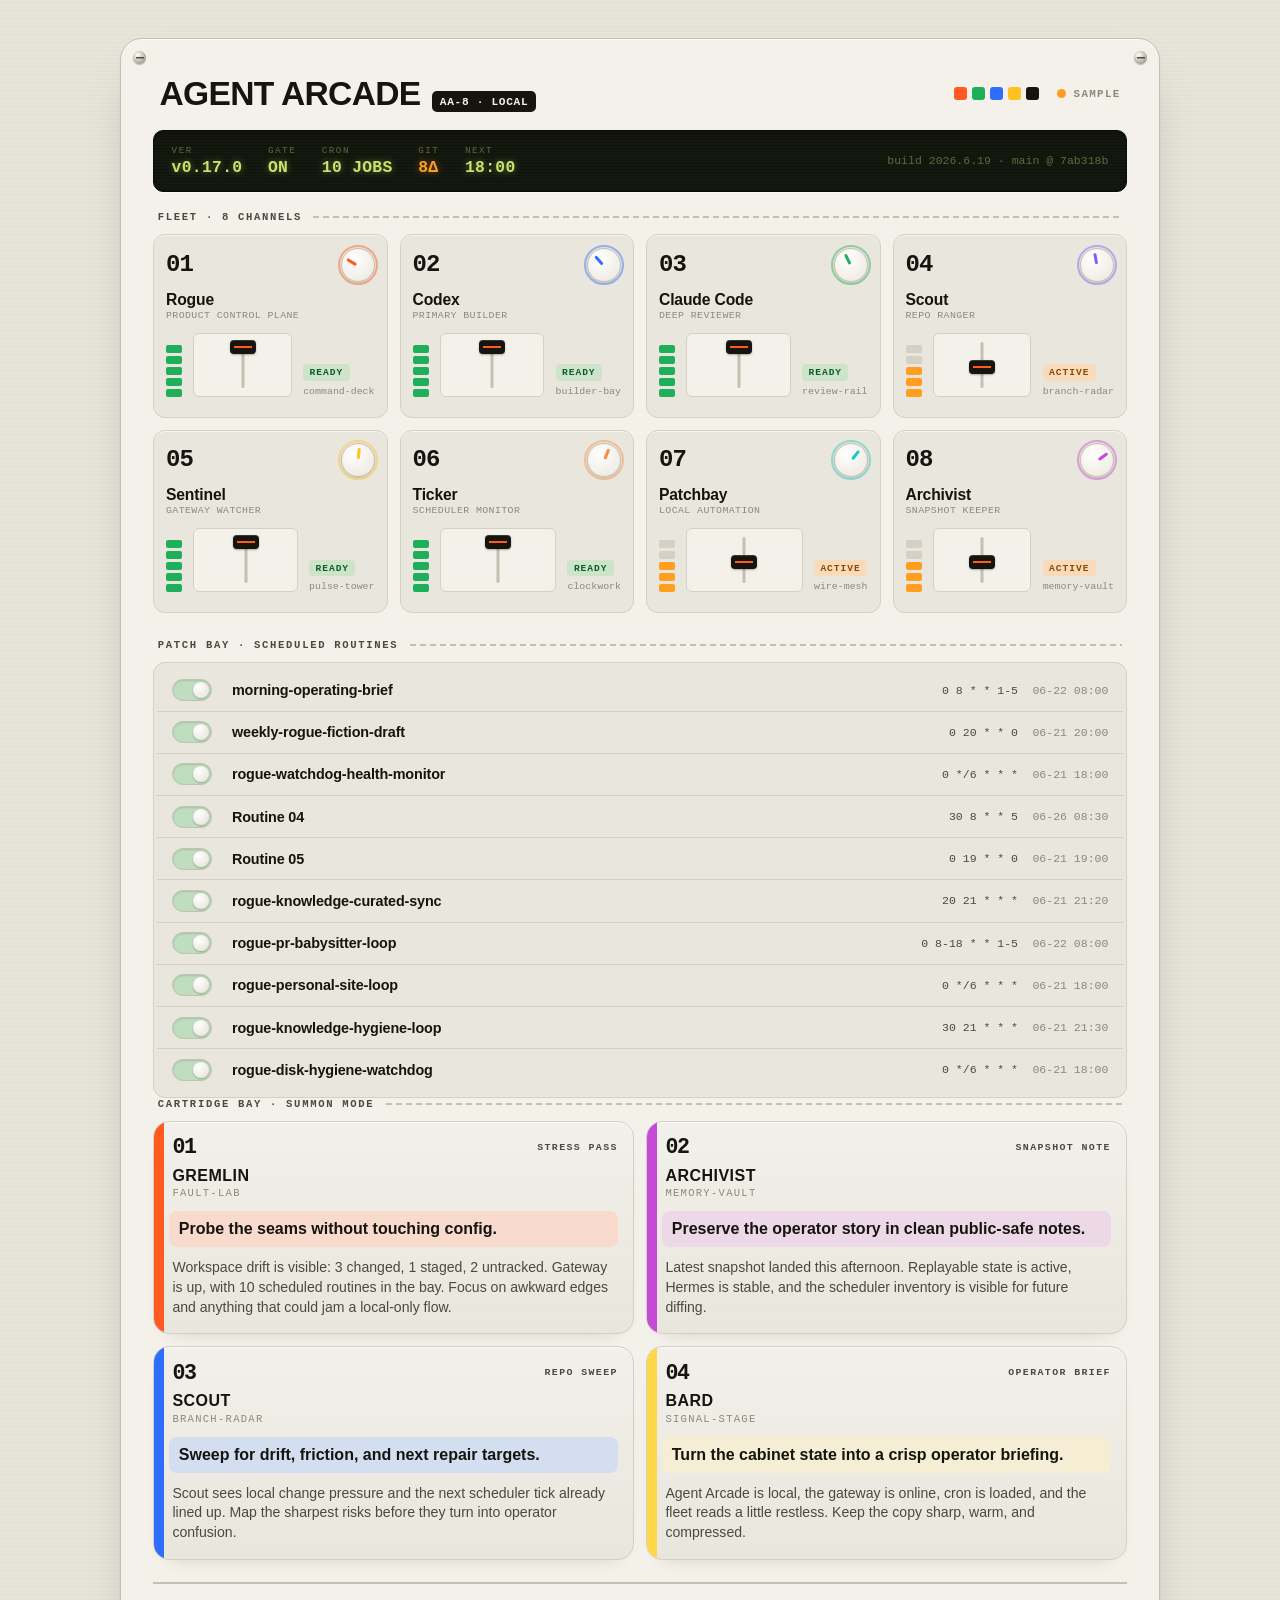
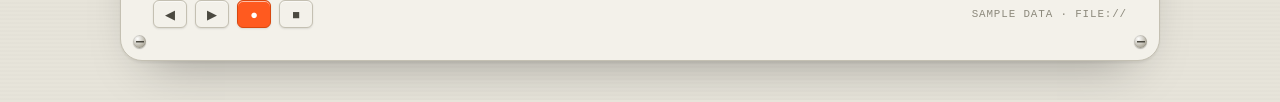
==== commit 9298e2e2: "feat: add summon mode cartridges" ====
--- a/app/index.html
+++ b/app/index.html
@@ -37,6 +37,9 @@
       <div class="strip-label">Patch bay · scheduled routines</div>
       <section class="patch" id="patch" aria-label="Scheduled routines"></section>
 
+      <div class="strip-label summon-label is-hidden" id="summon-label">Cartridge bay · summon mode</div>
+      <section class="summon is-hidden" id="summon" aria-label="Summoned cartridges"></section>
+
       <footer class="transport">
         <div class="keys" aria-hidden="true">
           <button>◀</button><button>▶</button>
--- a/app/style.css
+++ b/app/style.css
@@ -24,8 +24,12 @@
   --ok:      #1faf5a;
   --busy:    #ff9e1f;
 
-  --sans: -apple-system, BlinkMacSystemFont, "Helvetica Neue", "Segoe UI", system-ui, sans-serif;
-  --mono: ui-monospace, "SF Mono", "JetBrains Mono", Menlo, monospace;
+  --yellow:  #ffd84a;
+  --blue:    #2f6dff;
+  --plum:    #c54ad6;
+
+  --sans: "Avenir Next", "Segoe UI", "Helvetica Neue", sans-serif;
+  --mono: "SF Mono", "JetBrains Mono", Menlo, monospace;
 }
 
 * { box-sizing: border-box; }
@@ -127,6 +131,7 @@
   letter-spacing: .16em; text-transform: uppercase; color: var(--ink-2);
 }
 .strip-label::after { content: ""; flex: 1; height: 2px; background: repeating-linear-gradient(90deg, var(--line-2) 0 6px, transparent 6px 10px); }
+.is-hidden { display: none !important; }
 
 /* ---------- channel strips ---------- */
 .mixer {
@@ -239,6 +244,92 @@
 .jack-cron { font-family: var(--mono); font-size: .72rem; color: var(--ink-2); white-space: nowrap; }
 .jack-next { font-family: var(--mono); font-size: .72rem; color: var(--faint); text-align: right; white-space: nowrap; }
 
+/* ---------- cartridge bay (summon mode) ---------- */
+.summon {
+  display: grid;
+  grid-template-columns: repeat(2, minmax(0, 1fr));
+  gap: 12px;
+  margin-top: .2rem;
+}
+.cart {
+  --cart-accent: var(--orange);
+  background:
+    linear-gradient(180deg, rgba(255,255,255,.4), rgba(255,255,255,0)),
+    var(--plate-2);
+  border: 1px solid var(--line);
+  border-radius: 16px;
+  padding: .85rem .95rem 1rem;
+  box-shadow:
+    0 1px 0 rgba(255,255,255,.65) inset,
+    0 10px 20px -18px rgba(0,0,0,.3);
+  position: relative;
+  overflow: hidden;
+}
+.cart::before {
+  content: "";
+  position: absolute;
+  inset: 0 auto 0 0;
+  width: 10px;
+  background: var(--cart-accent);
+}
+.cart[data-accent="orange"] { --cart-accent: var(--orange); }
+.cart[data-accent="plum"] { --cart-accent: var(--plum); }
+.cart[data-accent="cobalt"] { --cart-accent: var(--blue); }
+.cart[data-accent="yellow"] { --cart-accent: var(--yellow); }
+.cart-top {
+  display: flex;
+  align-items: center;
+  justify-content: space-between;
+  gap: .75rem;
+  padding-left: .2rem;
+}
+.cart-num {
+  font-family: var(--mono);
+  font-size: 1.35rem;
+  font-weight: 800;
+  letter-spacing: -.06em;
+}
+.cart-stamp {
+  font-family: var(--mono);
+  font-size: .62rem;
+  font-weight: 700;
+  letter-spacing: .14em;
+  text-transform: uppercase;
+  color: var(--ink-2);
+}
+.cart-label {
+  margin-top: .45rem;
+  padding-left: .2rem;
+  font-size: 1rem;
+  font-weight: 800;
+  text-transform: uppercase;
+  letter-spacing: .03em;
+}
+.cart-slot {
+  margin-top: .15rem;
+  padding-left: .2rem;
+  font-family: var(--mono);
+  font-size: .66rem;
+  letter-spacing: .12em;
+  text-transform: uppercase;
+  color: var(--faint);
+}
+.cart-head {
+  margin-top: .75rem;
+  padding: .5rem .6rem;
+  border-radius: 8px;
+  background: color-mix(in oklab, var(--cart-accent) 16%, var(--plate));
+  font-weight: 700;
+  line-height: 1.25;
+}
+.cart-body {
+  margin: .7rem 0 0;
+  padding-left: .2rem;
+  font-size: .88rem;
+  line-height: 1.4;
+  color: var(--ink-2);
+}
+
 /* ---------- transport footer ---------- */
 .transport {
   display: flex; align-items: center; justify-content: space-between;
@@ -261,6 +352,7 @@
   .lcd .scroll { display: none; }
   .jack { grid-template-columns: 40px 1fr auto; }
   .jack-cron { display: none; }
+  .summon { grid-template-columns: 1fr; }
 }
 @media (max-width: 440px) { .mixer { grid-template-columns: 1fr; } }
 @media (prefers-reduced-motion: reduce) { .rec .led { animation: none; } }
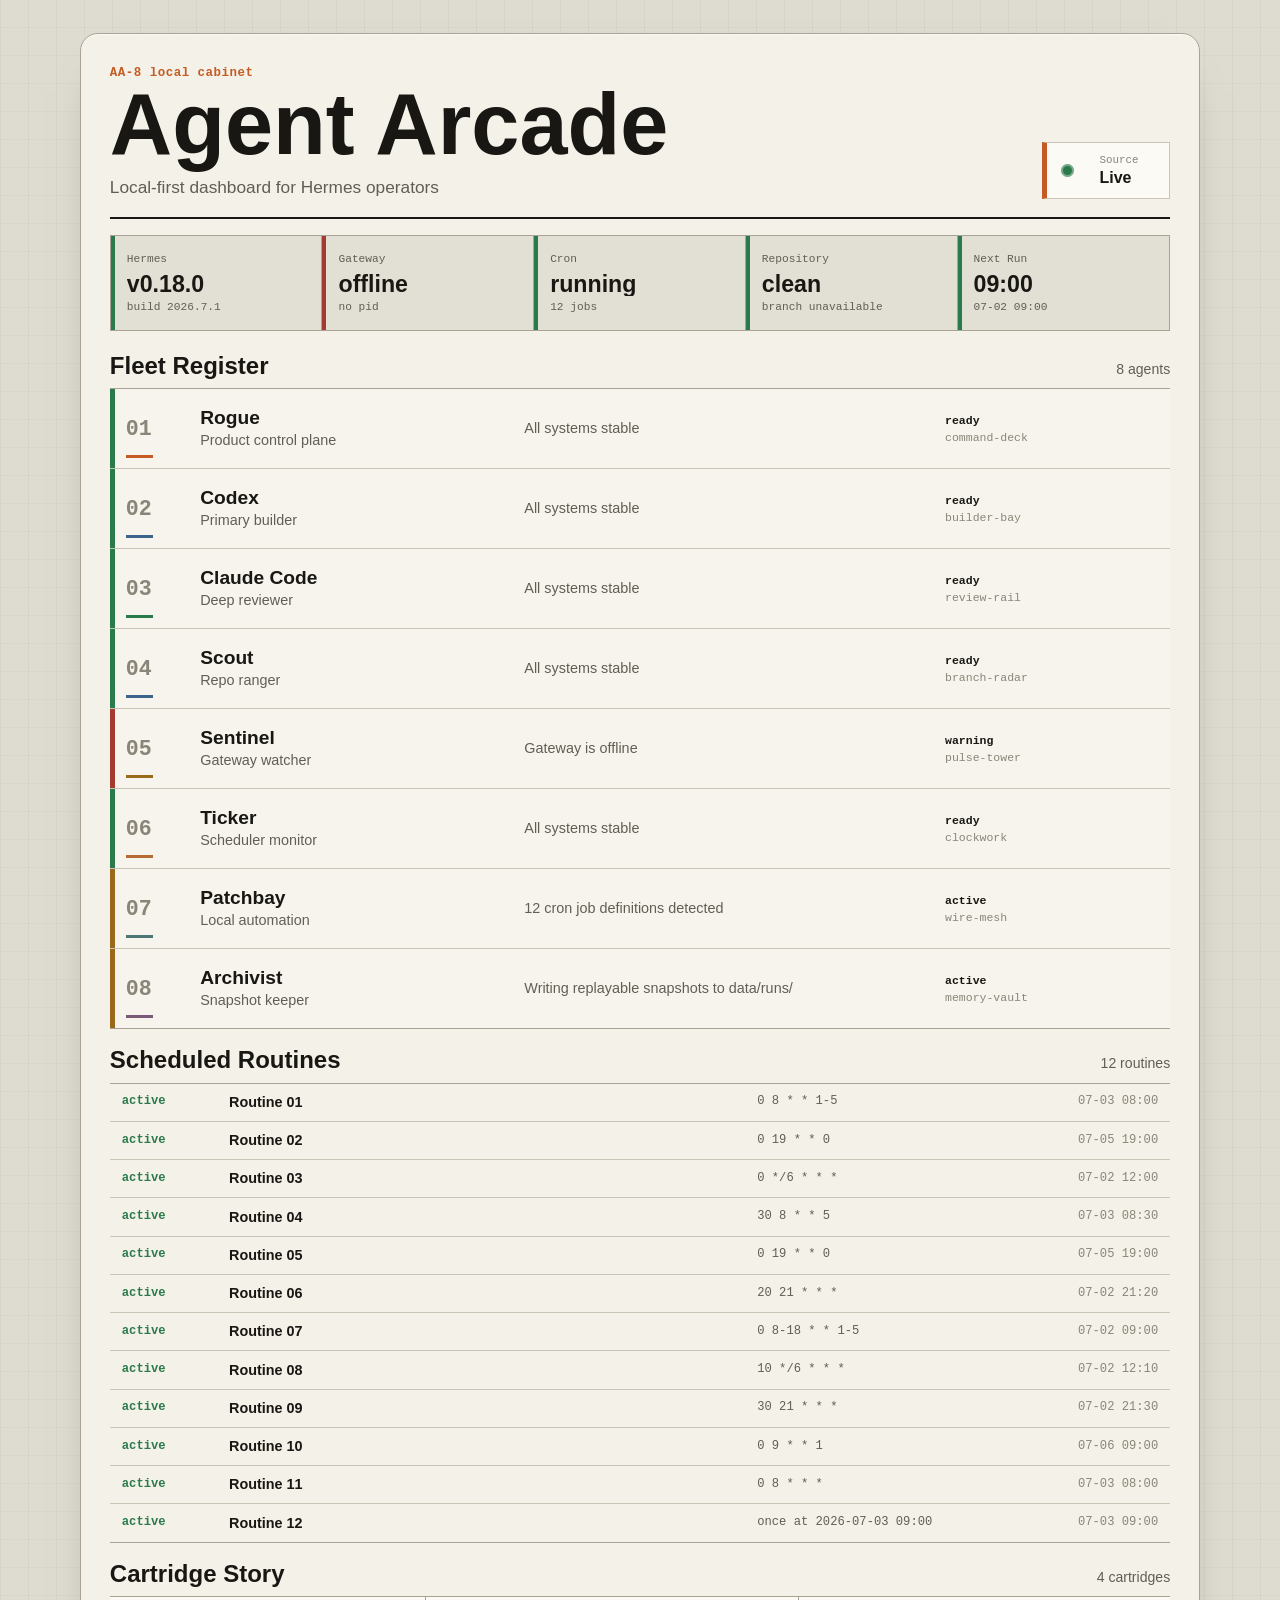
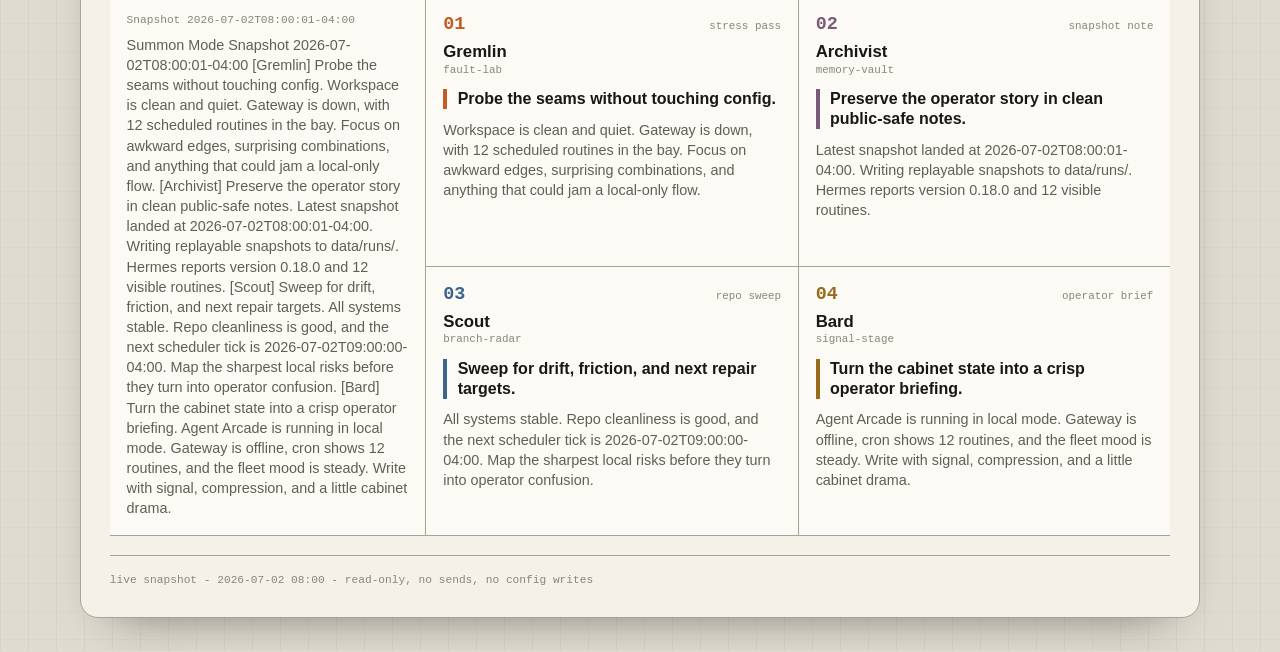
==== commit 6d91c680: "Finish Agent Arcade anti-slop redesign" ====
--- a/app/index.html
+++ b/app/index.html
@@ -3,48 +3,51 @@
   <head>
     <meta charset="UTF-8" />
     <meta name="viewport" content="width=device-width, initial-scale=1.0" />
-    <title>Agent Arcade — AA-8 Console</title>
+    <title>Agent Arcade - Cabinet Register</title>
     <link rel="stylesheet" href="./style.css" />
   </head>
   <body>
-    <main class="device">
-      <span class="screw tl"></span><span class="screw tr"></span>
-      <span class="screw bl"></span><span class="screw br"></span>
-
-      <header class="head">
-        <div class="wordmark">
+    <main class="cabinet" aria-labelledby="arcade-title">
+      <header class="cabinet-head">
+        <div class="cabinet-title">
+          <p class="eyebrow" id="model">AA-8 local cabinet</p>
           <h1 id="arcade-title">Agent Arcade</h1>
-          <span class="model" id="model">AA-8 · LOCAL</span>
+          <p class="subtitle" id="subtitle">Local-first dashboard for Hermes operators</p>
         </div>
-        <div class="head-right">
-          <div class="palette-chips" aria-hidden="true">
-            <i style="background:#ff5a1f"></i><i style="background:#1faf5a"></i>
-            <i style="background:#2f6dff"></i><i style="background:#ffc21f"></i>
-            <i style="background:#15140f"></i>
-          </div>
-          <span class="rec" id="source-badge">
-            <span class="led" aria-hidden="true"></span>
-            <span id="source-text">Live</span>
-          </span>
+        <div class="cabinet-source" id="source-badge">
+          <span class="source-light" aria-hidden="true"></span>
+          <span class="source-label">Source</span>
+          <strong id="source-text">Live</strong>
         </div>
       </header>
 
-      <section class="lcd" id="lcd" aria-label="System readout" aria-live="polite"></section>
+      <section class="readout" id="readout" aria-label="System readout" aria-live="polite"></section>
 
-      <div class="strip-label" id="mixer-label">Fleet · 8 channels</div>
-      <section class="mixer" id="mixer" aria-label="Agent fleet" aria-live="polite"></section>
+      <section class="fleet-panel" aria-labelledby="fleet-title">
+        <div class="section-head">
+          <h2 id="fleet-title">Fleet Register</h2>
+          <span id="fleet-count">8 agents</span>
+        </div>
+        <div class="fleet-register" id="fleet" aria-live="polite"></div>
+      </section>
 
-      <div class="strip-label">Patch bay · scheduled routines</div>
-      <section class="patch" id="patch" aria-label="Scheduled routines"></section>
+      <section class="routines-panel" aria-labelledby="routines-title">
+        <div class="section-head">
+          <h2 id="routines-title">Scheduled Routines</h2>
+          <span id="routine-count">0 routines</span>
+        </div>
+        <div class="routines" id="routines"></div>
+      </section>
 
-      <div class="strip-label summon-label is-hidden" id="summon-label">Cartridge bay · summon mode</div>
-      <section class="summon is-hidden" id="summon" aria-label="Summoned cartridges"></section>
+      <section class="story-panel is-hidden" id="story-panel" aria-labelledby="story-title">
+        <div class="section-head">
+          <h2 id="story-title">Cartridge Story</h2>
+          <span id="story-count">0 cartridges</span>
+        </div>
+        <div class="story" id="story"></div>
+      </section>
 
-      <footer class="transport">
-        <div class="keys" aria-hidden="true">
-          <button>◀</button><button>▶</button>
-          <button class="accent">●</button><button>■</button>
-        </div>
+      <footer class="cabinet-foot">
         <span class="stamp" id="stamp">read-only · no sends · no config writes</span>
       </footer>
     </main>
--- a/app/style.css
+++ b/app/style.css
@@ -1,358 +1,648 @@
-/* ============================================================
-   Agent Arcade · AA-8 Console
-   A piece of hardware, not a webpage. Warm plastic plate, an
-   inset LCD readout, eight mixer channel strips (one per agent),
-   and a patch bay of scheduled routines on physical toggles.
-   Light, flat, primary-coloured, precise. System type only.
-   ============================================================ */
+/* Agent Arcade: a calm local cabinet register. */
 
 :root {
-  --paper:   #e7e4da;   /* desk / negative space */
-  --plate:   #f3f1ea;   /* device plastic */
-  --plate-2: #e9e6dd;   /* recessed plastic */
-  --ink:     #15140f;   /* near-black */
-  --ink-2:   #4b4940;
-  --faint:   #8c897c;
-  --line:    #d4d0c4;
-  --line-2:  #c4c0b2;
-
-  --orange:  #ff5a1f;   /* TE signal orange */
-  --lcd-bg:  #14180f;
-  --lcd:     #c7e36a;   /* phosphor green */
-  --lcd-dim: #5c6b3a;
-
-  --ok:      #1faf5a;
-  --busy:    #ff9e1f;
-
-  --yellow:  #ffd84a;
-  --blue:    #2f6dff;
-  --plum:    #c54ad6;
-
+  --desk: #dedbd0;
+  --cabinet: #f4f1e8;
+  --cabinet-2: #ebe7db;
+  --well: #d8d3c5;
+  --ink: #191713;
+  --muted: #615e55;
+  --quiet: #8a8579;
+  --line: #cbc5b7;
+  --line-strong: #aaa294;
+  --accent: #c45b22;
+  --accent-soft: #ead0bd;
+  --ok: #2b7a4b;
+  --busy: #9a6a1b;
+  --warn: #a33c2f;
+  --paper: #fbfaf5;
   --sans: "Avenir Next", "Segoe UI", "Helvetica Neue", sans-serif;
   --mono: "SF Mono", "JetBrains Mono", Menlo, monospace;
 }
 
-* { box-sizing: border-box; }
+* {
+  box-sizing: border-box;
+}
 
 body {
   margin: 0;
+  min-width: 320px;
+  color: var(--ink);
   font-family: var(--sans);
-  color: var(--ink);
   background:
-    repeating-linear-gradient(0deg, rgba(0,0,0,.012) 0 2px, transparent 2px 4px),
-    var(--paper);
-  padding: clamp(.75rem, 3vw, 2.5rem);
+    linear-gradient(90deg, rgba(25, 23, 19, 0.035) 1px, transparent 1px) 0 0 / 28px 28px,
+    linear-gradient(0deg, rgba(25, 23, 19, 0.025) 1px, transparent 1px) 0 0 / 28px 28px,
+    var(--desk);
+  padding: clamp(0.8rem, 2.6vw, 2.4rem);
   -webkit-font-smoothing: antialiased;
 }
 
-.device {
-  width: min(1040px, 100%);
+.cabinet {
+  width: min(1120px, 100%);
   margin: 0 auto;
-  background: var(--plate);
-  border-radius: 22px;
-  border: 1px solid var(--line-2);
+  background: var(--cabinet);
+  border: 1px solid var(--line-strong);
+  border-radius: 18px;
   box-shadow:
-    0 1px 0 rgba(255,255,255,.7) inset,
-    0 2px 2px rgba(0,0,0,.05),
-    0 24px 50px -28px rgba(0,0,0,.4);
-  padding: clamp(1.1rem, 2.5vw, 2rem);
+    inset 0 1px 0 rgba(255, 255, 255, 0.7),
+    0 24px 48px -34px rgba(25, 23, 19, 0.65);
+  padding: clamp(1rem, 2.5vw, 1.8rem);
+}
+
+.cabinet-head {
+  display: grid;
+  grid-template-columns: minmax(0, 1fr) auto;
+  gap: clamp(1rem, 3vw, 2rem);
+  align-items: end;
+  padding: 0.2rem 0 1.15rem;
+  border-bottom: 2px solid var(--ink);
+}
+
+.cabinet-title {
+  min-width: 0;
+}
+
+.eyebrow,
+.source-label,
+.stamp,
+.fact-label,
+.fact-detail,
+.row-index,
+.state-word,
+.agent-meta,
+.routine-row,
+.cart-stamp,
+.cart-slot,
+.story-source {
+  font-family: var(--mono);
+}
+
+.eyebrow {
+  margin: 0 0 0.35rem;
+  color: var(--accent);
+  font-size: 0.78rem;
+  font-weight: 700;
+  letter-spacing: 0.04em;
+}
+
+h1,
+h2,
+h3,
+p {
+  margin: 0;
+}
+
+h1 {
+  font-size: clamp(2.25rem, 7vw, 5.4rem);
+  line-height: 0.9;
+  letter-spacing: 0;
+  font-weight: 850;
+}
+
+.subtitle {
+  max-width: 42rem;
+  margin-top: 0.75rem;
+  color: var(--muted);
+  font-size: clamp(0.95rem, 1.7vw, 1.08rem);
+  line-height: 1.35;
+}
+
+.cabinet-source {
+  display: grid;
+  grid-template-columns: auto auto;
+  gap: 0.18rem 0.55rem;
+  align-items: center;
+  justify-items: start;
+  min-width: 8rem;
+  padding: 0.7rem 0.85rem;
+  background: var(--paper);
+  border: 1px solid var(--line);
+  border-left: 5px solid var(--accent);
+}
+
+.source-light {
+  grid-row: span 2;
+  width: 0.8rem;
+  height: 0.8rem;
+  border-radius: 999px;
+  background: var(--ok);
+  box-shadow: inset 0 0 0 2px rgba(255, 255, 255, 0.35);
+}
+
+.cabinet-source[data-live="false"] .source-light {
+  background: var(--busy);
+}
+
+.source-label {
+  color: var(--quiet);
+  font-size: 0.68rem;
+}
+
+.cabinet-source strong {
+  font-size: 1rem;
+}
+
+.readout {
+  display: grid;
+  grid-template-columns: repeat(5, minmax(0, 1fr));
+  border: 1px solid var(--line-strong);
+  background: var(--well);
+  margin: 1rem 0 1.35rem;
+}
+
+.readout-fact {
+  min-width: 0;
+  padding: clamp(0.8rem, 1.5vw, 1rem);
+  border-right: 1px solid var(--line-strong);
+  background: rgba(255, 255, 255, 0.26);
   position: relative;
 }
-/* corner screws */
-.screw {
-  position: absolute; width: 13px; height: 13px; border-radius: 50%;
-  background:
-    linear-gradient(var(--ink-2), var(--ink-2)) center/8px 1.5px no-repeat,
-    radial-gradient(circle at 35% 30%, #fff, #b9b5a8 60%, #8d897b);
-  box-shadow: 0 1px 1px rgba(0,0,0,.25), 0 0 0 1px rgba(0,0,0,.08) inset;
-}
-.screw.tl{top:12px;left:12px} .screw.tr{top:12px;right:12px}
-.screw.bl{bottom:12px;left:12px} .screw.br{bottom:12px;right:12px}
-
-/* ---------- header plate ---------- */
-.head {
-  display: flex; align-items: center; justify-content: space-between;
-  gap: 1rem; flex-wrap: wrap;
-  padding: .2rem .4rem 1.1rem;
-}
-.wordmark { display: flex; align-items: baseline; gap: .7rem; }
-.wordmark h1 {
-  margin: 0; font-size: clamp(1.4rem, 3.4vw, 2.1rem);
-  font-weight: 800; letter-spacing: -.02em; text-transform: uppercase;
-}
-.model {
-  font-family: var(--mono); font-size: .7rem; font-weight: 600;
-  letter-spacing: .06em; color: var(--plate);
-  background: var(--ink); padding: .28rem .5rem; border-radius: 5px;
-  white-space: nowrap;
-}
-.head-right { display: flex; align-items: center; gap: 1.1rem; }
-.palette-chips { display: flex; gap: 5px; }
-.palette-chips i { width: 13px; height: 13px; border-radius: 3px; display: block; }
-.rec {
-  display: inline-flex; align-items: center; gap: .5rem;
-  font-family: var(--mono); font-size: .68rem; font-weight: 600;
-  letter-spacing: .12em; text-transform: uppercase; color: var(--ink-2);
-}
-.rec .led {
-  width: 9px; height: 9px; border-radius: 50%; background: var(--orange);
-  box-shadow: 0 0 0 0 color-mix(in oklab, var(--orange) 60%, transparent);
-  animation: blink 1.8s steps(1) infinite;
-}
-/* sample / file:// mode — steady amber, no blink */
-.rec[data-live="false"] { color: var(--faint); }
-.rec[data-live="false"] .led { background: var(--busy); animation: none; }
-@keyframes blink { 0%,55%{opacity:1} 56%,100%{opacity:.25} }
-
-/* ---------- LCD readout ---------- */
-.lcd {
-  background:
-    repeating-linear-gradient(0deg, rgba(0,0,0,.18) 0 1px, transparent 1px 3px),
-    var(--lcd-bg);
-  border-radius: 10px;
-  border: 1px solid #0a0d06;
-  box-shadow: 0 2px 5px rgba(0,0,0,.25) inset, 0 1px 0 rgba(255,255,255,.5);
-  padding: .85rem 1.1rem;
-  display: flex; flex-wrap: wrap; gap: 1rem 1.6rem; align-items: center;
-  margin-bottom: 1.2rem;
-}
-.lcd .seg { display: flex; flex-direction: column; gap: .15rem; }
-.lcd .seg .k { font-family: var(--mono); font-size: .58rem; letter-spacing: .16em; color: var(--lcd-dim); text-transform: uppercase; }
-.lcd .seg .v { font-family: var(--mono); font-size: 1.02rem; font-weight: 600; color: var(--lcd); letter-spacing: .02em; text-shadow: 0 0 7px color-mix(in oklab, var(--lcd) 45%, transparent); }
-.lcd .seg .v.warn { color: var(--busy); text-shadow: 0 0 7px color-mix(in oklab, var(--busy) 45%, transparent); }
-.lcd .spacer { flex: 1; }
-.lcd .scroll { font-family: var(--mono); font-size: .72rem; color: var(--lcd-dim); white-space: nowrap; overflow: hidden; max-width: 40%; }
-
-/* ---------- section labels ---------- */
-.strip-label {
-  display: flex; align-items: center; gap: .7rem;
-  margin: 0 .3rem .7rem;
-  font-family: var(--mono); font-size: .66rem; font-weight: 700;
-  letter-spacing: .16em; text-transform: uppercase; color: var(--ink-2);
-}
-.strip-label::after { content: ""; flex: 1; height: 2px; background: repeating-linear-gradient(90deg, var(--line-2) 0 6px, transparent 6px 10px); }
-.is-hidden { display: none !important; }
-
-/* ---------- channel strips ---------- */
-.mixer {
-  display: grid;
-  grid-template-columns: repeat(4, 1fr);
-  gap: 12px;
-  margin-bottom: 1.6rem;
-}
-.ch {
-  background: var(--plate-2);
-  border: 1px solid var(--line);
-  border-radius: 12px;
-  padding: .8rem .75rem .7rem;
-  display: grid;
-  grid-template-rows: auto auto auto 1fr;
-  gap: .55rem;
-  box-shadow: 0 1px 0 rgba(255,255,255,.6) inset;
-}
-.ch-top { display: flex; align-items: center; justify-content: space-between; }
-.ch-num { font-family: var(--mono); font-size: 1.5rem; font-weight: 800; line-height: 1; letter-spacing: -.04em; color: var(--ink); }
-.ch-num small { font-size: .85rem; color: var(--faint); }
-
-/* knob */
-.knob {
-  --rot: 0deg;
-  width: 34px; height: 34px; border-radius: 50%;
-  background:
-    radial-gradient(circle at 38% 32%, #fff, var(--plate) 55%, var(--plate-2));
-  border: 1px solid var(--line-2);
-  box-shadow: 0 1px 2px rgba(0,0,0,.18);
-  position: relative;
-}
-.knob::after {
-  content: ""; position: absolute; left: 50%; top: 4px;
-  width: 3px; height: 11px; border-radius: 2px;
-  background: var(--ac, var(--ink));
-  transform: translateX(-50%) rotate(var(--rot));
-  transform-origin: 50% 13px;
-}
-.knob::before {
-  content: ""; position: absolute; inset: -4px; border-radius: 50%;
-  border: 2px solid color-mix(in oklab, var(--ac, var(--ink)) 45%, transparent);
-}
-
-.ch-name { font-size: .98rem; font-weight: 700; letter-spacing: -.01em; }
-.ch-role { font-family: var(--mono); font-size: .62rem; letter-spacing: .04em; color: var(--faint); text-transform: uppercase; margin-top: 1px; }
-
-/* fader + meter */
-.ch-bottom { display: flex; align-items: stretch; gap: .7rem; padding-top: .2rem; }
-.meter { display: flex; flex-direction: column-reverse; gap: 3px; width: 16px; }
-.meter i { height: 8px; border-radius: 2px; background: var(--line); }
-.ch[data-s="ok"]   .meter i.on { background: var(--ok); }
-.ch[data-s="busy"] .meter i.on { background: var(--busy); }
-.fader {
-  flex: 1; position: relative; border-radius: 6px;
-  background: var(--plate);
-  border: 1px solid var(--line);
-  min-height: 64px;
-}
-.fader .track { position: absolute; left: 50%; top: 8px; bottom: 8px; width: 3px; transform: translateX(-50%); background: var(--line-2); border-radius: 2px; }
-.fader .cap {
-  position: absolute; left: 50%; transform: translateX(-50%);
-  width: 26px; height: 14px; border-radius: 4px;
-  background: var(--ink);
-  box-shadow: 0 1px 2px rgba(0,0,0,.3), 0 1px 0 rgba(255,255,255,.15) inset;
-}
-.fader .cap::after { content:""; position:absolute; left:4px; right:4px; top:50%; height:2px; background: var(--orange); transform: translateY(-50%); }
-.ch-meta { display: flex; flex-direction: column; justify-content: flex-end; gap: .3rem; min-width: 0; }
-.ch-state {
-  align-self: flex-start;
-  font-family: var(--mono); font-size: .6rem; font-weight: 700;
-  letter-spacing: .1em; text-transform: uppercase;
-  padding: .18rem .4rem; border-radius: 4px;
-}
-.ch[data-s="ok"]   .ch-state { color: #0a5e2f; background: color-mix(in oklab, var(--ok) 22%, var(--plate)); }
-.ch[data-s="busy"] .ch-state { color: #8a4a00; background: color-mix(in oklab, var(--busy) 28%, var(--plate)); }
-.ch-cab { font-family: var(--mono); font-size: .62rem; color: var(--faint); overflow: hidden; text-overflow: ellipsis; white-space: nowrap; }
-
-/* ---------- patch bay (cron) ---------- */
-.patch {
-  background: var(--plate-2);
-  border: 1px solid var(--line);
-  border-radius: 12px;
-  padding: .4rem .2rem;
-}
-.jack {
-  display: grid;
-  grid-template-columns: 46px 1fr auto auto;
-  align-items: center;
-  gap: .9rem;
-  padding: .6rem .9rem;
-  border-bottom: 1px solid var(--line);
-}
-.jack:last-child { border-bottom: none; }
-.toggle {
-  width: 40px; height: 22px; border-radius: 12px; position: relative;
-  background: color-mix(in oklab, var(--ok) 30%, var(--plate));
-  border: 1px solid var(--line-2);
-  box-shadow: 0 1px 2px rgba(0,0,0,.12) inset;
-}
-.toggle.off { background: var(--plate); }
-.toggle.off::after { right: auto; left: 2px; }
-.toggle::after {
-  content: ""; position: absolute; top: 2px; right: 2px;
-  width: 16px; height: 16px; border-radius: 50%;
-  background: radial-gradient(circle at 35% 30%, #fff, #e2dfd3);
-  box-shadow: 0 1px 2px rgba(0,0,0,.25);
-}
-.jack-name { font-weight: 650; font-size: .9rem; letter-spacing: -.01em; white-space: nowrap; overflow: hidden; text-overflow: ellipsis; }
-.jack-cron { font-family: var(--mono); font-size: .72rem; color: var(--ink-2); white-space: nowrap; }
-.jack-next { font-family: var(--mono); font-size: .72rem; color: var(--faint); text-align: right; white-space: nowrap; }
-
-/* ---------- cartridge bay (summon mode) ---------- */
-.summon {
-  display: grid;
-  grid-template-columns: repeat(2, minmax(0, 1fr));
-  gap: 12px;
-  margin-top: .2rem;
-}
-.cart {
-  --cart-accent: var(--orange);
-  background:
-    linear-gradient(180deg, rgba(255,255,255,.4), rgba(255,255,255,0)),
-    var(--plate-2);
-  border: 1px solid var(--line);
-  border-radius: 16px;
-  padding: .85rem .95rem 1rem;
-  box-shadow:
-    0 1px 0 rgba(255,255,255,.65) inset,
-    0 10px 20px -18px rgba(0,0,0,.3);
-  position: relative;
-  overflow: hidden;
-}
-.cart::before {
+
+.readout-fact:last-child {
+  border-right: 0;
+}
+
+.readout-fact::before {
   content: "";
   position: absolute;
   inset: 0 auto 0 0;
-  width: 10px;
-  background: var(--cart-accent);
-}
-.cart[data-accent="orange"] { --cart-accent: var(--orange); }
-.cart[data-accent="plum"] { --cart-accent: var(--plum); }
-.cart[data-accent="cobalt"] { --cart-accent: var(--blue); }
-.cart[data-accent="yellow"] { --cart-accent: var(--yellow); }
+  width: 4px;
+  background: var(--ok);
+}
+
+.readout-fact[data-state="busy"]::before {
+  background: var(--busy);
+}
+
+.readout-fact[data-state="warn"]::before {
+  background: var(--warn);
+}
+
+.fact-label,
+.fact-detail {
+  display: block;
+  color: var(--muted);
+  font-size: 0.7rem;
+  line-height: 1.25;
+}
+
+.readout-fact strong {
+  display: block;
+  margin: 0.35rem 0 0.25rem;
+  overflow: hidden;
+  color: var(--ink);
+  font-size: clamp(1.05rem, 2.1vw, 1.45rem);
+  line-height: 1.05;
+  text-overflow: ellipsis;
+  white-space: nowrap;
+}
+
+.section-head {
+  display: flex;
+  justify-content: space-between;
+  gap: 1rem;
+  align-items: baseline;
+  margin: 1.15rem 0 0.55rem;
+}
+
+.section-head h2 {
+  font-size: clamp(1.15rem, 2vw, 1.5rem);
+  line-height: 1.1;
+  letter-spacing: 0;
+}
+
+.section-head span {
+  color: var(--muted);
+  font-size: 0.88rem;
+  white-space: nowrap;
+}
+
+.fleet-register,
+.routines,
+.story {
+  border-top: 1px solid var(--line-strong);
+}
+
+.fleet-row {
+  --agent-accent: var(--line-strong);
+  display: grid;
+  grid-template-columns: 3.5rem minmax(10rem, 0.95fr) minmax(12rem, 1.25fr) minmax(8rem, 0.65fr);
+  gap: clamp(0.75rem, 2vw, 1.15rem);
+  align-items: center;
+  min-height: 5rem;
+  border-bottom: 1px solid var(--line);
+  background: color-mix(in oklab, var(--cabinet) 82%, white);
+  padding: 0.75rem clamp(0.75rem, 1.7vw, 1rem);
+  position: relative;
+}
+
+.fleet-row[data-accent="ember"],
+.cart[data-accent="orange"] {
+  --agent-accent: #c45b22;
+  --cart-accent: #c45b22;
+}
+
+.fleet-row[data-accent="laser"],
+.fleet-row[data-accent="cobalt"],
+.cart[data-accent="cobalt"] {
+  --agent-accent: #3d638f;
+  --cart-accent: #3d638f;
+}
+
+.fleet-row[data-accent="mint"] {
+  --agent-accent: #2b7a4b;
+}
+
+.fleet-row[data-accent="gold"],
+.cart[data-accent="yellow"] {
+  --agent-accent: #9a6a1b;
+  --cart-accent: #9a6a1b;
+}
+
+.fleet-row[data-accent="coral"] {
+  --agent-accent: #b76b34;
+}
+
+.fleet-row[data-accent="ice"] {
+  --agent-accent: #4d7775;
+}
+
+.fleet-row[data-accent="plum"],
+.cart[data-accent="plum"] {
+  --agent-accent: #7b5a79;
+  --cart-accent: #7b5a79;
+}
+
+.fleet-row::before {
+  content: "";
+  position: absolute;
+  inset: 0 auto 0 0;
+  width: 5px;
+  background: var(--ok);
+}
+
+.fleet-row[data-state="busy"]::before {
+  background: var(--busy);
+}
+
+.fleet-row[data-state="warn"]::before {
+  background: var(--warn);
+}
+
+.fleet-row::after {
+  content: "";
+  position: absolute;
+  left: 1rem;
+  bottom: 0.62rem;
+  width: 1.7rem;
+  height: 3px;
+  background: var(--agent-accent);
+}
+
+.row-index {
+  color: var(--quiet);
+  font-size: clamp(1.05rem, 2vw, 1.35rem);
+  font-weight: 700;
+}
+
+.agent-main {
+  min-width: 0;
+}
+
+.agent-main h3 {
+  overflow-wrap: anywhere;
+  font-size: clamp(1rem, 2vw, 1.2rem);
+  line-height: 1.12;
+}
+
+.agent-main p,
+.agent-signal {
+  color: var(--muted);
+  font-size: 0.9rem;
+  line-height: 1.35;
+}
+
+.agent-main p {
+  margin-top: 0.18rem;
+}
+
+.agent-signal {
+  min-width: 0;
+  overflow-wrap: anywhere;
+}
+
+.agent-signal span {
+  display: -webkit-box;
+  overflow: hidden;
+  -webkit-box-orient: vertical;
+  -webkit-line-clamp: 2;
+}
+
+.agent-meta {
+  display: grid;
+  gap: 0.25rem;
+  min-width: 0;
+  color: var(--quiet);
+  font-size: 0.72rem;
+}
+
+.agent-meta span {
+  overflow: hidden;
+  text-overflow: ellipsis;
+  white-space: nowrap;
+}
+
+.state-word {
+  color: var(--ink);
+  font-weight: 700;
+}
+
+.routine-row {
+  display: grid;
+  grid-template-columns: 5.8rem minmax(12rem, 1fr) minmax(8rem, 0.55fr) 6.5rem;
+  gap: 0.9rem;
+  align-items: center;
+  border-bottom: 1px solid var(--line);
+  padding: 0.58rem 0.75rem;
+  color: var(--muted);
+  font-size: 0.76rem;
+  line-height: 1.3;
+}
+
+.routine-row:last-child,
+.fleet-row:last-child {
+  border-bottom-color: var(--line-strong);
+}
+
+.routine-state {
+  color: var(--ok);
+  font-weight: 700;
+}
+
+.routine-row[data-state="warn"] .routine-state {
+  color: var(--warn);
+}
+
+.routine-name {
+  overflow: hidden;
+  color: var(--ink);
+  font-family: var(--sans);
+  font-size: 0.9rem;
+  font-weight: 650;
+  text-overflow: ellipsis;
+  white-space: nowrap;
+}
+
+.routine-schedule,
+.routine-next {
+  overflow: hidden;
+  text-overflow: ellipsis;
+  white-space: nowrap;
+}
+
+.routine-next {
+  color: var(--quiet);
+  text-align: right;
+}
+
+.story-panel {
+  margin-top: 0.4rem;
+}
+
+.story {
+  display: grid;
+  grid-template-columns: minmax(15rem, 0.85fr) repeat(2, minmax(0, 1fr));
+  gap: 1px;
+  background: var(--line-strong);
+  border-bottom: 1px solid var(--line-strong);
+}
+
+.story-lede,
+.cart {
+  background: var(--paper);
+  padding: clamp(0.85rem, 1.8vw, 1.05rem);
+}
+
+.story-lede {
+  grid-row: span 2;
+}
+
+.cart {
+  --cart-accent: var(--accent);
+}
+
+.story-source {
+  color: var(--quiet);
+  font-size: 0.7rem;
+}
+
+.story-telegram {
+  margin-top: 0.55rem;
+  color: var(--muted);
+  font-size: 0.9rem;
+  line-height: 1.4;
+  overflow-wrap: anywhere;
+  white-space: pre-line;
+}
+
+.cart {
+  min-width: 0;
+}
+
 .cart-top {
   display: flex;
-  align-items: center;
   justify-content: space-between;
-  gap: .75rem;
-  padding-left: .2rem;
-}
+  gap: 1rem;
+  align-items: baseline;
+}
+
 .cart-num {
+  color: var(--cart-accent);
   font-family: var(--mono);
-  font-size: 1.35rem;
+  font-size: 1.15rem;
   font-weight: 800;
-  letter-spacing: -.06em;
-}
-.cart-stamp {
-  font-family: var(--mono);
-  font-size: .62rem;
-  font-weight: 700;
-  letter-spacing: .14em;
-  text-transform: uppercase;
-  color: var(--ink-2);
-}
+}
+
+.cart-stamp,
+.cart-slot {
+  overflow: hidden;
+  color: var(--quiet);
+  font-size: 0.68rem;
+  text-overflow: ellipsis;
+  white-space: nowrap;
+}
+
 .cart-label {
-  margin-top: .45rem;
-  padding-left: .2rem;
-  font-size: 1rem;
+  margin-top: 0.45rem;
+  font-size: 1.05rem;
   font-weight: 800;
-  text-transform: uppercase;
-  letter-spacing: .03em;
-}
+}
+
 .cart-slot {
-  margin-top: .15rem;
-  padding-left: .2rem;
-  font-family: var(--mono);
-  font-size: .66rem;
-  letter-spacing: .12em;
-  text-transform: uppercase;
-  color: var(--faint);
-}
+  margin-top: 0.1rem;
+}
+
 .cart-head {
-  margin-top: .75rem;
-  padding: .5rem .6rem;
-  border-radius: 8px;
-  background: color-mix(in oklab, var(--cart-accent) 16%, var(--plate));
-  font-weight: 700;
+  margin-top: 0.85rem;
+  border-left: 4px solid var(--cart-accent);
+  padding-left: 0.65rem;
+  font-weight: 750;
   line-height: 1.25;
-}
+  overflow-wrap: anywhere;
+}
+
 .cart-body {
-  margin: .7rem 0 0;
-  padding-left: .2rem;
-  font-size: .88rem;
+  margin-top: 0.65rem;
+  color: var(--muted);
+  font-size: 0.9rem;
   line-height: 1.4;
-  color: var(--ink-2);
-}
-
-/* ---------- transport footer ---------- */
-.transport {
-  display: flex; align-items: center; justify-content: space-between;
-  gap: 1rem; flex-wrap: wrap;
-  margin-top: 1.4rem; padding-top: 1rem;
-  border-top: 2px solid var(--line-2);
-}
-.keys { display: flex; gap: 8px; }
-.keys button {
-  width: 34px; height: 28px; border-radius: 6px;
-  border: 1px solid var(--line-2); background: var(--plate);
-  color: var(--ink-2); font-size: .8rem; cursor: pointer;
-  box-shadow: 0 1px 0 rgba(255,255,255,.6) inset, 0 1px 2px rgba(0,0,0,.1);
-}
-.keys button.accent { background: var(--orange); color: #fff; border-color: #d8480f; }
-.stamp { font-family: var(--mono); font-size: .68rem; letter-spacing: .08em; color: var(--faint); text-transform: uppercase; }
-
-@media (max-width: 860px) { .mixer { grid-template-columns: repeat(2, 1fr); } }
-@media (max-width: 720px) {
-  .lcd .scroll { display: none; }
-  .jack { grid-template-columns: 40px 1fr auto; }
-  .jack-cron { display: none; }
-  .summon { grid-template-columns: 1fr; }
-}
-@media (max-width: 440px) { .mixer { grid-template-columns: 1fr; } }
-@media (prefers-reduced-motion: reduce) { .rec .led { animation: none; } }
+  overflow-wrap: anywhere;
+}
+
+.cabinet-foot {
+  margin-top: 1.15rem;
+  padding-top: 0.8rem;
+  border-top: 1px solid var(--line-strong);
+}
+
+.stamp {
+  color: var(--quiet);
+  font-size: 0.7rem;
+  line-height: 1.4;
+}
+
+.is-hidden {
+  display: none !important;
+}
+
+@media (max-width: 900px) {
+  .readout {
+    grid-template-columns: repeat(2, minmax(0, 1fr));
+  }
+
+  .readout-fact {
+    border-bottom: 1px solid var(--line-strong);
+  }
+
+  .readout-fact:nth-child(2n) {
+    border-right: 0;
+  }
+
+  .readout-fact:last-child {
+    grid-column: 1 / -1;
+    border-bottom: 0;
+  }
+
+  .fleet-row {
+    grid-template-columns: 3rem minmax(0, 1fr) minmax(7rem, 0.45fr);
+  }
+
+  .agent-signal {
+    grid-column: 2 / -1;
+  }
+
+  .story {
+    grid-template-columns: repeat(2, minmax(0, 1fr));
+  }
+
+  .story-lede {
+    grid-column: 1 / -1;
+    grid-row: auto;
+  }
+}
+
+@media (max-width: 680px) {
+  body {
+    padding: 0.55rem;
+  }
+
+  .cabinet {
+    border-radius: 12px;
+    padding: 0.85rem;
+  }
+
+  .cabinet-head {
+    grid-template-columns: 1fr;
+    align-items: start;
+  }
+
+  .cabinet-source {
+    width: 100%;
+  }
+
+  .readout {
+    grid-template-columns: 1fr;
+  }
+
+  .readout-fact,
+  .readout-fact:nth-child(2n),
+  .readout-fact:last-child {
+    grid-column: auto;
+    border-right: 0;
+    border-bottom: 1px solid var(--line-strong);
+  }
+
+  .readout-fact:last-child {
+    border-bottom: 0;
+  }
+
+  .section-head {
+    align-items: start;
+    flex-direction: column;
+    gap: 0.25rem;
+  }
+
+  .fleet-row {
+    grid-template-columns: 2.5rem minmax(0, 1fr);
+    gap: 0.55rem 0.75rem;
+  }
+
+  .fleet-row::after {
+    left: 0.75rem;
+    bottom: 0.7rem;
+    width: 1.3rem;
+  }
+
+  .agent-main,
+  .agent-signal,
+  .agent-meta {
+    grid-column: 2;
+  }
+
+  .agent-meta {
+    grid-template-columns: auto minmax(0, 1fr);
+  }
+
+  .routine-row {
+    grid-template-columns: minmax(0, 1fr) minmax(4.5rem, auto);
+    gap: 0.25rem 0.75rem;
+    padding: 0.7rem 0.55rem;
+  }
+
+  .routine-state {
+    grid-column: 2;
+    grid-row: 1;
+    text-align: right;
+  }
+
+  .routine-name {
+    grid-column: 1;
+  }
+
+  .routine-schedule {
+    grid-column: 1;
+  }
+
+  .routine-next {
+    grid-column: 2;
+    text-align: right;
+  }
+
+  .story {
+    grid-template-columns: 1fr;
+  }
+
+  .story-lede {
+    grid-column: auto;
+  }
+}
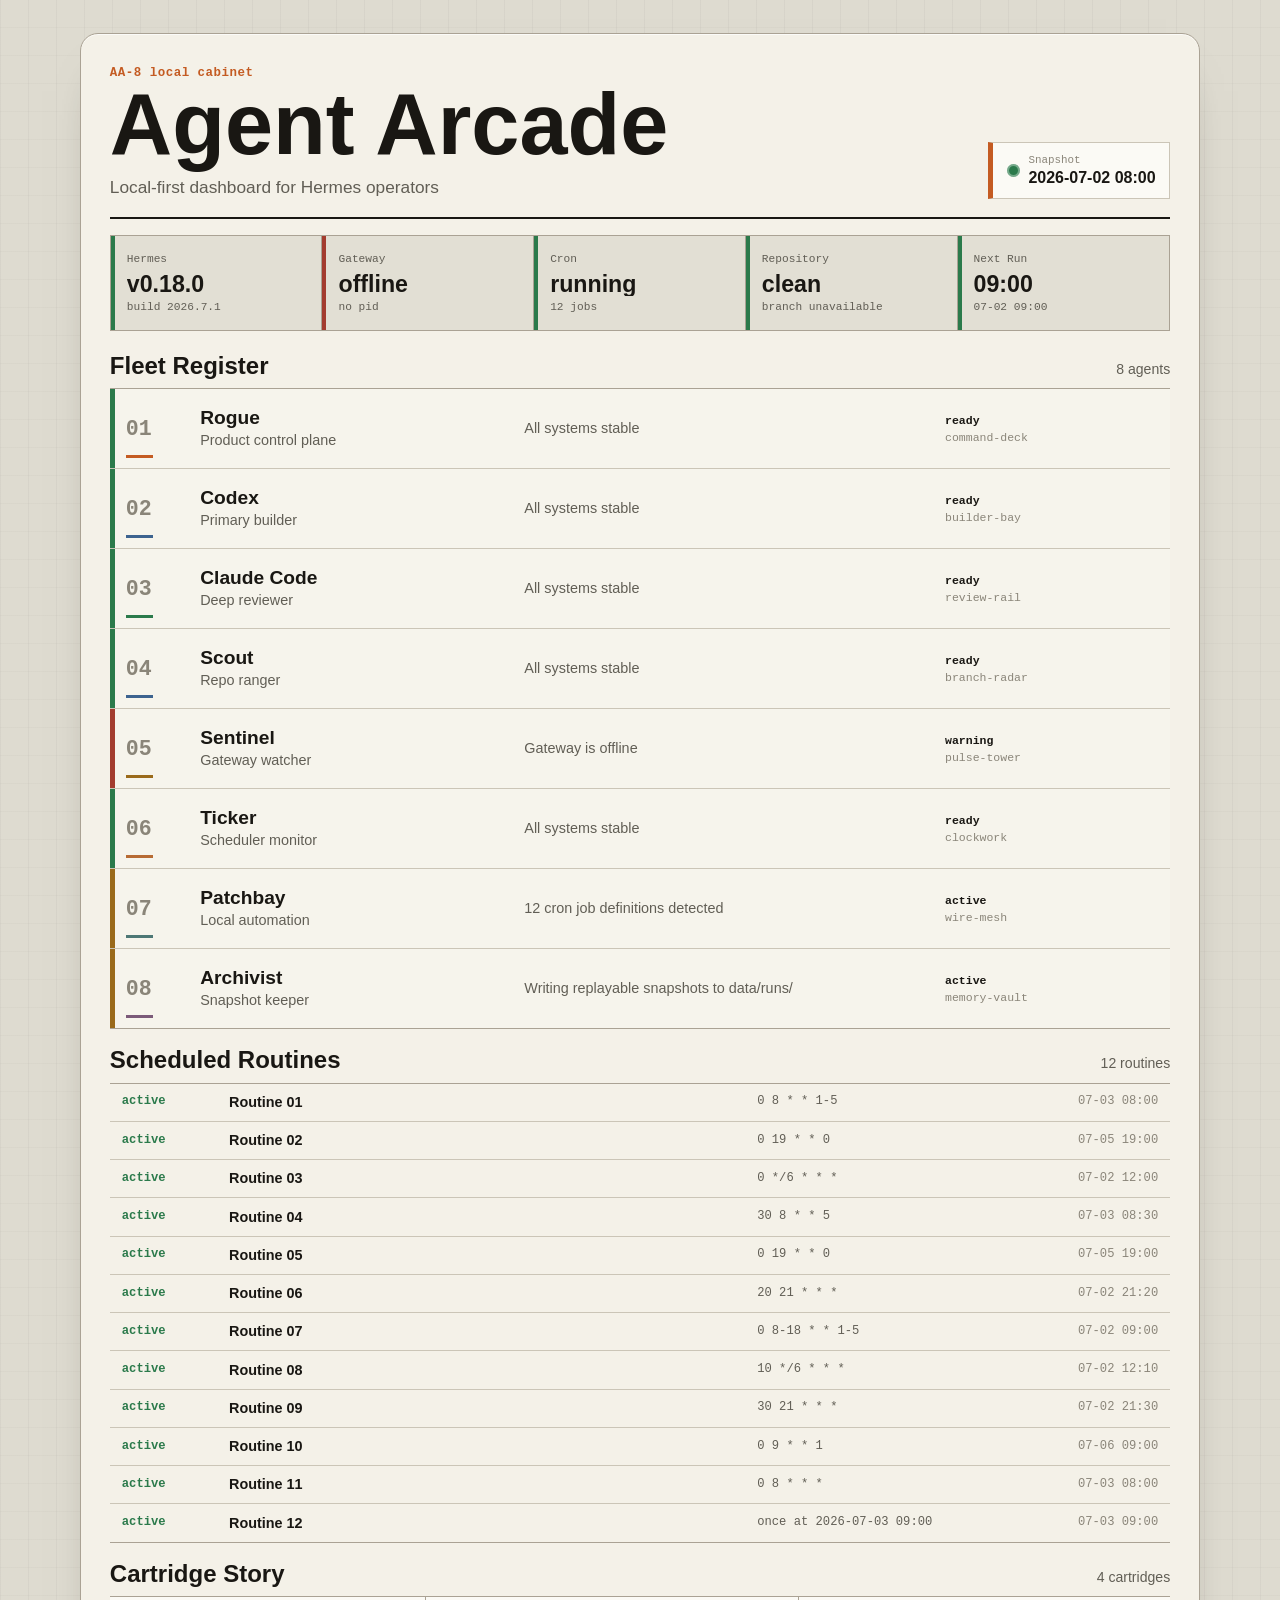
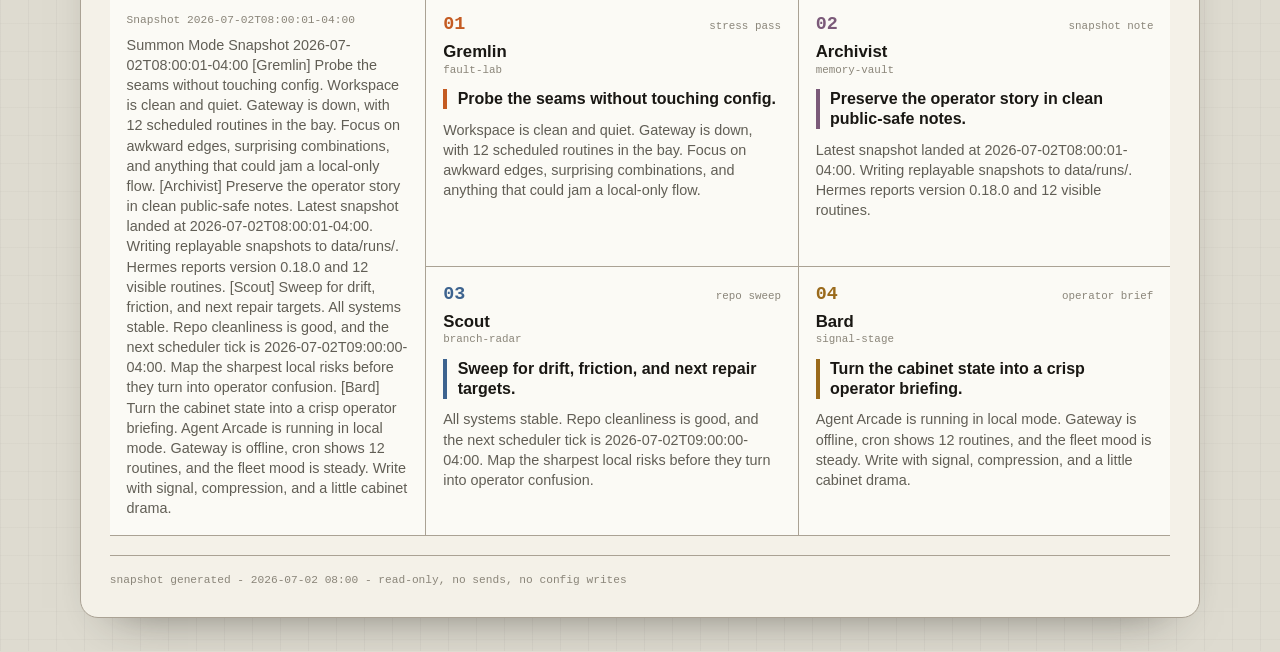
==== commit 704f1042: "Remove false live snapshot signal" ====
--- a/app/index.html
+++ b/app/index.html
@@ -16,8 +16,8 @@
         </div>
         <div class="cabinet-source" id="source-badge">
           <span class="source-light" aria-hidden="true"></span>
-          <span class="source-label">Source</span>
-          <strong id="source-text">Live</strong>
+          <span class="source-label" id="source-label">Snapshot</span>
+          <strong id="source-text">Generated</strong>
         </div>
       </header>
 
--- a/app/style.css
+++ b/app/style.css
@@ -129,7 +129,7 @@
   box-shadow: inset 0 0 0 2px rgba(255, 255, 255, 0.35);
 }
 
-.cabinet-source[data-live="false"] .source-light {
+.cabinet-source[data-source="fallback"] .source-light {
   background: var(--busy);
 }
 
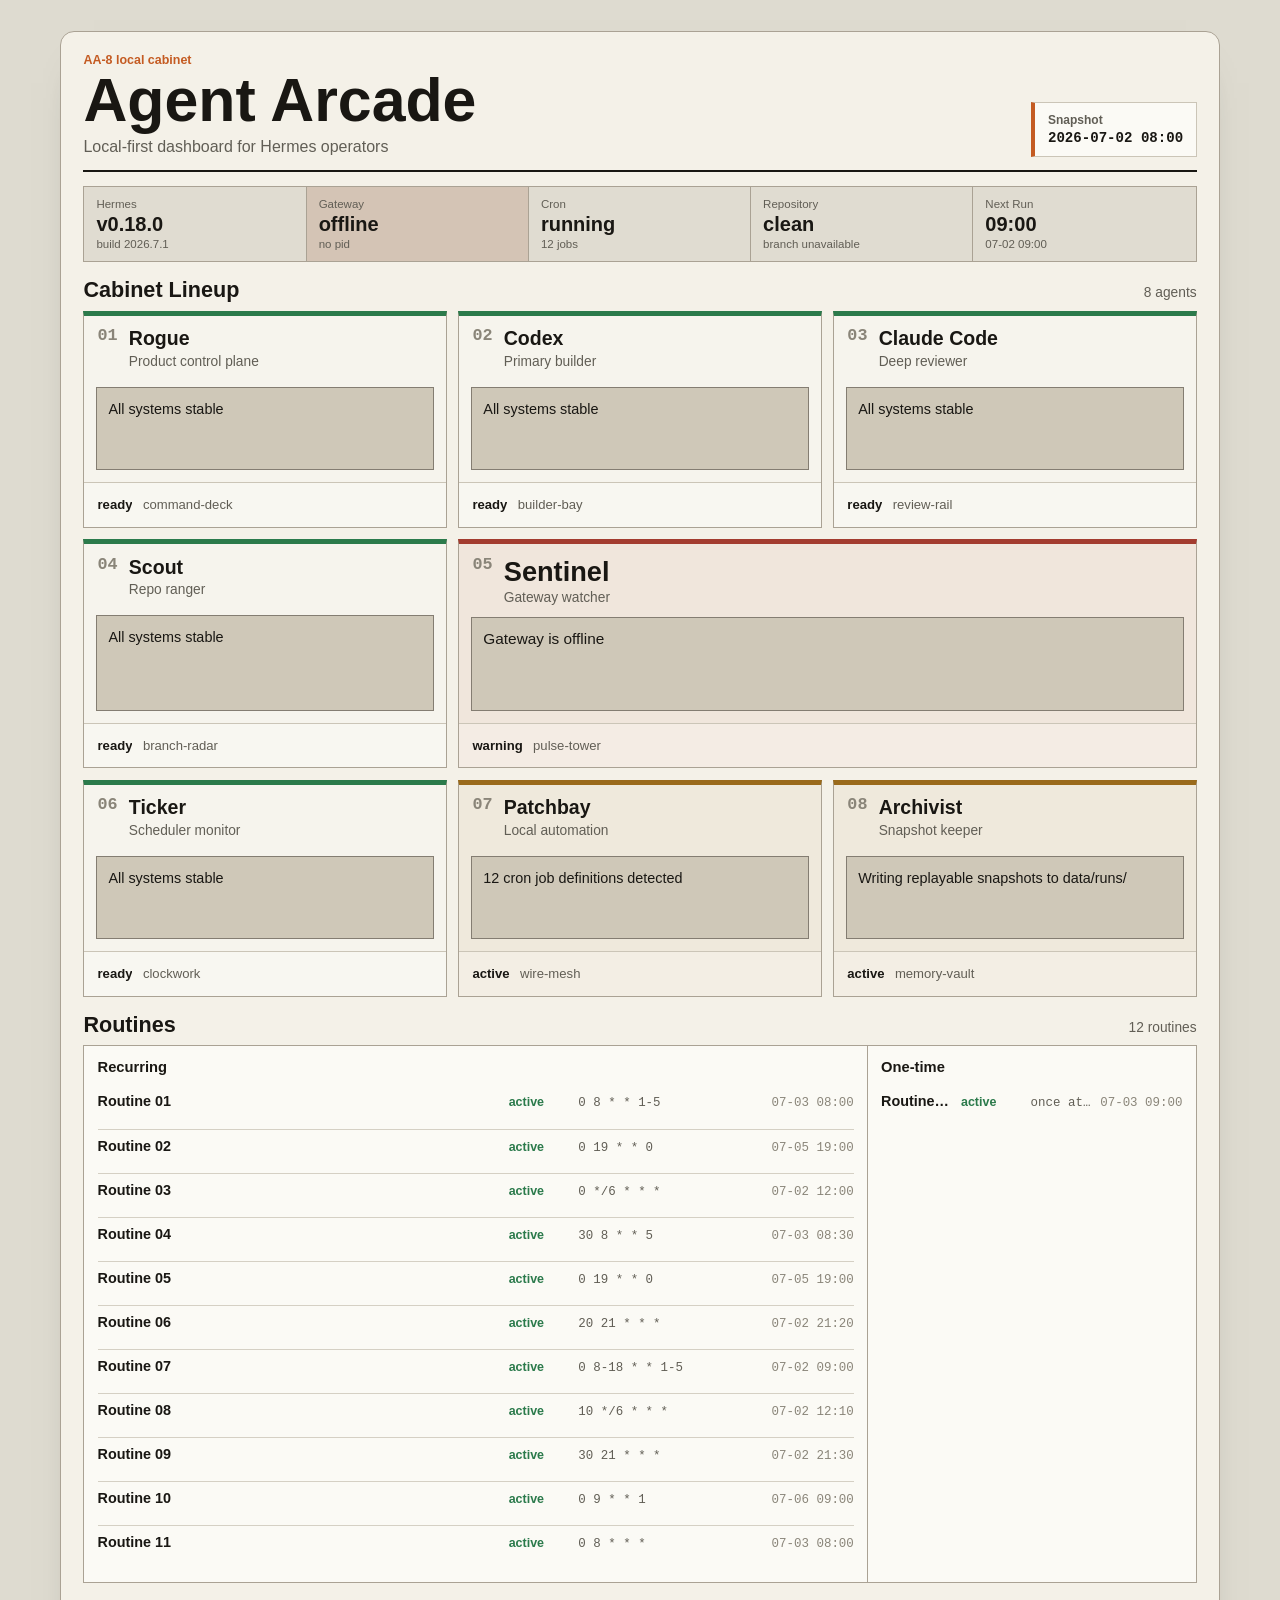
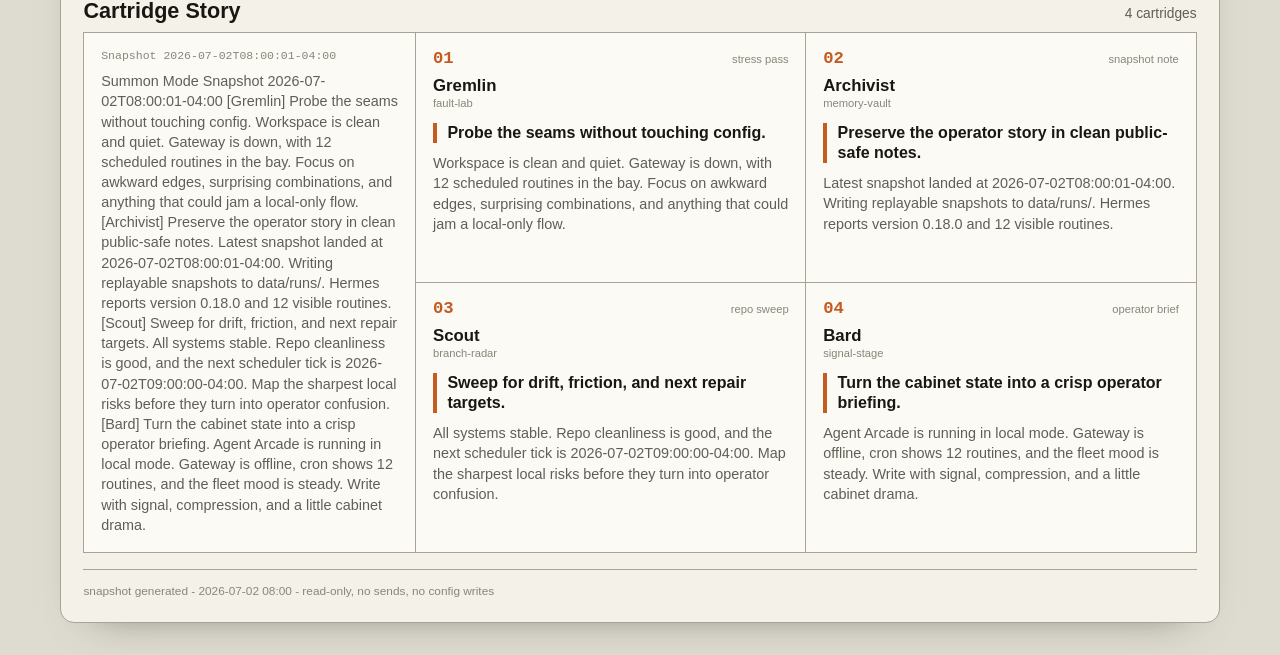
==== commit f60ce2f0: "Rework Agent Arcade cabinet lineup" ====
--- a/app/index.html
+++ b/app/index.html
@@ -15,7 +15,6 @@
           <p class="subtitle" id="subtitle">Local-first dashboard for Hermes operators</p>
         </div>
         <div class="cabinet-source" id="source-badge">
-          <span class="source-light" aria-hidden="true"></span>
           <span class="source-label" id="source-label">Snapshot</span>
           <strong id="source-text">Generated</strong>
         </div>
@@ -25,15 +24,15 @@
 
       <section class="fleet-panel" aria-labelledby="fleet-title">
         <div class="section-head">
-          <h2 id="fleet-title">Fleet Register</h2>
+          <h2 id="fleet-title">Cabinet Lineup</h2>
           <span id="fleet-count">8 agents</span>
         </div>
-        <div class="fleet-register" id="fleet" aria-live="polite"></div>
+        <div class="fleet-grid" id="fleet" aria-live="polite"></div>
       </section>
 
       <section class="routines-panel" aria-labelledby="routines-title">
         <div class="section-head">
-          <h2 id="routines-title">Scheduled Routines</h2>
+          <h2 id="routines-title">Routines</h2>
           <span id="routine-count">0 routines</span>
         </div>
         <div class="routines" id="routines"></div>
--- a/app/style.css
+++ b/app/style.css
@@ -1,23 +1,23 @@
-/* Agent Arcade: a calm local cabinet register. */
+/* Agent Arcade: local cabinet lineup, static and public-safe. */
 
 :root {
   --desk: #dedbd0;
   --cabinet: #f4f1e8;
   --cabinet-2: #ebe7db;
   --well: #d8d3c5;
+  --well-dark: #cfc8b8;
   --ink: #191713;
   --muted: #615e55;
   --quiet: #8a8579;
   --line: #cbc5b7;
   --line-strong: #aaa294;
   --accent: #c45b22;
-  --accent-soft: #ead0bd;
   --ok: #2b7a4b;
   --busy: #9a6a1b;
   --warn: #a33c2f;
   --paper: #fbfaf5;
-  --sans: "Avenir Next", "Segoe UI", "Helvetica Neue", sans-serif;
-  --mono: "SF Mono", "JetBrains Mono", Menlo, monospace;
+  --sans: "Avenir Next", "Segoe UI", "Helvetica Neue", Arial, sans-serif;
+  --mono: "SF Mono", "JetBrains Mono", Menlo, Consolas, monospace;
 }
 
 * {
@@ -29,60 +29,9 @@
   min-width: 320px;
   color: var(--ink);
   font-family: var(--sans);
-  background:
-    linear-gradient(90deg, rgba(25, 23, 19, 0.035) 1px, transparent 1px) 0 0 / 28px 28px,
-    linear-gradient(0deg, rgba(25, 23, 19, 0.025) 1px, transparent 1px) 0 0 / 28px 28px,
-    var(--desk);
-  padding: clamp(0.8rem, 2.6vw, 2.4rem);
+  background: var(--desk);
+  padding: clamp(0.75rem, 2.4vw, 2rem);
   -webkit-font-smoothing: antialiased;
-}
-
-.cabinet {
-  width: min(1120px, 100%);
-  margin: 0 auto;
-  background: var(--cabinet);
-  border: 1px solid var(--line-strong);
-  border-radius: 18px;
-  box-shadow:
-    inset 0 1px 0 rgba(255, 255, 255, 0.7),
-    0 24px 48px -34px rgba(25, 23, 19, 0.65);
-  padding: clamp(1rem, 2.5vw, 1.8rem);
-}
-
-.cabinet-head {
-  display: grid;
-  grid-template-columns: minmax(0, 1fr) auto;
-  gap: clamp(1rem, 3vw, 2rem);
-  align-items: end;
-  padding: 0.2rem 0 1.15rem;
-  border-bottom: 2px solid var(--ink);
-}
-
-.cabinet-title {
-  min-width: 0;
-}
-
-.eyebrow,
-.source-label,
-.stamp,
-.fact-label,
-.fact-detail,
-.row-index,
-.state-word,
-.agent-meta,
-.routine-row,
-.cart-stamp,
-.cart-slot,
-.story-source {
-  font-family: var(--mono);
-}
-
-.eyebrow {
-  margin: 0 0 0.35rem;
-  color: var(--accent);
-  font-size: 0.78rem;
-  font-weight: 700;
-  letter-spacing: 0.04em;
 }
 
 h1,
@@ -92,106 +41,124 @@
   margin: 0;
 }
 
+.cabinet {
+  width: min(1160px, 100%);
+  margin: 0 auto;
+  border: 1px solid var(--line-strong);
+  border-radius: 14px;
+  background: var(--cabinet);
+  box-shadow: 0 18px 42px -34px rgba(25, 23, 19, 0.72);
+  padding: clamp(0.9rem, 2vw, 1.4rem);
+}
+
+.cabinet-head {
+  display: grid;
+  grid-template-columns: minmax(0, 1fr) auto;
+  gap: 1rem;
+  align-items: end;
+  padding-bottom: 0.85rem;
+  border-bottom: 2px solid var(--ink);
+}
+
+.cabinet-title {
+  min-width: 0;
+}
+
+.eyebrow {
+  margin-bottom: 0.25rem;
+  color: var(--accent);
+  font-size: 0.78rem;
+  font-weight: 650;
+  line-height: 1.1;
+}
+
 h1 {
-  font-size: clamp(2.25rem, 7vw, 5.4rem);
-  line-height: 0.9;
+  font-size: clamp(2rem, 4.8vw, 3.8rem);
+  line-height: 0.95;
   letter-spacing: 0;
   font-weight: 850;
 }
 
 .subtitle {
-  max-width: 42rem;
-  margin-top: 0.75rem;
-  color: var(--muted);
-  font-size: clamp(0.95rem, 1.7vw, 1.08rem);
-  line-height: 1.35;
+  max-width: 35rem;
+  margin-top: 0.38rem;
+  color: var(--muted);
+  font-size: clamp(0.9rem, 1.3vw, 1rem);
+  line-height: 1.32;
 }
 
 .cabinet-source {
   display: grid;
-  grid-template-columns: auto auto;
-  gap: 0.18rem 0.55rem;
-  align-items: center;
-  justify-items: start;
-  min-width: 8rem;
-  padding: 0.7rem 0.85rem;
+  gap: 0.16rem;
+  min-width: 9rem;
+  border: 1px solid var(--line);
+  border-left: 4px solid var(--accent);
   background: var(--paper);
-  border: 1px solid var(--line);
-  border-left: 5px solid var(--accent);
-}
-
-.source-light {
-  grid-row: span 2;
-  width: 0.8rem;
-  height: 0.8rem;
-  border-radius: 999px;
-  background: var(--ok);
-  box-shadow: inset 0 0 0 2px rgba(255, 255, 255, 0.35);
-}
-
-.cabinet-source[data-source="fallback"] .source-light {
-  background: var(--busy);
+  padding: 0.62rem 0.78rem;
 }
 
 .source-label {
-  color: var(--quiet);
-  font-size: 0.68rem;
+  color: var(--muted);
+  font-size: 0.75rem;
+  font-weight: 700;
 }
 
 .cabinet-source strong {
-  font-size: 1rem;
+  overflow: hidden;
+  font-family: var(--mono);
+  font-size: 0.88rem;
+  font-weight: 650;
+  line-height: 1.15;
+  text-overflow: ellipsis;
+  white-space: nowrap;
 }
 
 .readout {
   display: grid;
   grid-template-columns: repeat(5, minmax(0, 1fr));
+  margin: 0.85rem 0 1rem;
   border: 1px solid var(--line-strong);
   background: var(--well);
-  margin: 1rem 0 1.35rem;
 }
 
 .readout-fact {
   min-width: 0;
-  padding: clamp(0.8rem, 1.5vw, 1rem);
+  padding: 0.62rem 0.75rem;
   border-right: 1px solid var(--line-strong);
-  background: rgba(255, 255, 255, 0.26);
-  position: relative;
+  background: rgba(255, 255, 255, 0.2);
 }
 
 .readout-fact:last-child {
   border-right: 0;
 }
 
-.readout-fact::before {
-  content: "";
-  position: absolute;
-  inset: 0 auto 0 0;
-  width: 4px;
-  background: var(--ok);
-}
-
-.readout-fact[data-state="busy"]::before {
-  background: var(--busy);
-}
-
-.readout-fact[data-state="warn"]::before {
-  background: var(--warn);
+.readout-fact[data-state="busy"] {
+  background: color-mix(in oklab, var(--busy) 10%, var(--well));
+}
+
+.readout-fact[data-state="warn"] {
+  background: color-mix(in oklab, var(--warn) 10%, var(--well));
 }
 
 .fact-label,
 .fact-detail {
   display: block;
-  color: var(--muted);
-  font-size: 0.7rem;
+  overflow: hidden;
+  color: var(--muted);
+  font-size: 0.72rem;
   line-height: 1.25;
-}
-
-.readout-fact strong {
+  text-overflow: ellipsis;
+  white-space: nowrap;
+}
+
+.fact-value {
   display: block;
-  margin: 0.35rem 0 0.25rem;
+  margin: 0.18rem 0 0.12rem;
   overflow: hidden;
   color: var(--ink);
-  font-size: clamp(1.05rem, 2.1vw, 1.45rem);
+  font-size: clamp(0.98rem, 1.8vw, 1.25rem);
+  font-weight: 700;
+  font-variant-numeric: tabular-nums;
   line-height: 1.05;
   text-overflow: ellipsis;
   white-space: nowrap;
@@ -202,107 +169,72 @@
   justify-content: space-between;
   gap: 1rem;
   align-items: baseline;
-  margin: 1.15rem 0 0.55rem;
+  margin: 1rem 0 0.55rem;
 }
 
 .section-head h2 {
-  font-size: clamp(1.15rem, 2vw, 1.5rem);
+  font-size: clamp(1.08rem, 1.8vw, 1.35rem);
+  font-weight: 780;
   line-height: 1.1;
-  letter-spacing: 0;
 }
 
 .section-head span {
   color: var(--muted);
-  font-size: 0.88rem;
-  white-space: nowrap;
-}
-
-.fleet-register,
-.routines,
-.story {
-  border-top: 1px solid var(--line-strong);
-}
-
-.fleet-row {
-  --agent-accent: var(--line-strong);
-  display: grid;
-  grid-template-columns: 3.5rem minmax(10rem, 0.95fr) minmax(12rem, 1.25fr) minmax(8rem, 0.65fr);
-  gap: clamp(0.75rem, 2vw, 1.15rem);
-  align-items: center;
-  min-height: 5rem;
-  border-bottom: 1px solid var(--line);
-  background: color-mix(in oklab, var(--cabinet) 82%, white);
-  padding: 0.75rem clamp(0.75rem, 1.7vw, 1rem);
-  position: relative;
-}
-
-.fleet-row[data-accent="ember"],
-.cart[data-accent="orange"] {
-  --agent-accent: #c45b22;
-  --cart-accent: #c45b22;
-}
-
-.fleet-row[data-accent="laser"],
-.fleet-row[data-accent="cobalt"],
-.cart[data-accent="cobalt"] {
-  --agent-accent: #3d638f;
-  --cart-accent: #3d638f;
-}
-
-.fleet-row[data-accent="mint"] {
-  --agent-accent: #2b7a4b;
-}
-
-.fleet-row[data-accent="gold"],
-.cart[data-accent="yellow"] {
-  --agent-accent: #9a6a1b;
-  --cart-accent: #9a6a1b;
-}
-
-.fleet-row[data-accent="coral"] {
-  --agent-accent: #b76b34;
-}
-
-.fleet-row[data-accent="ice"] {
-  --agent-accent: #4d7775;
-}
-
-.fleet-row[data-accent="plum"],
-.cart[data-accent="plum"] {
-  --agent-accent: #7b5a79;
-  --cart-accent: #7b5a79;
-}
-
-.fleet-row::before {
-  content: "";
-  position: absolute;
-  inset: 0 auto 0 0;
-  width: 5px;
-  background: var(--ok);
-}
-
-.fleet-row[data-state="busy"]::before {
-  background: var(--busy);
-}
-
-.fleet-row[data-state="warn"]::before {
-  background: var(--warn);
-}
-
-.fleet-row::after {
-  content: "";
-  position: absolute;
-  left: 1rem;
-  bottom: 0.62rem;
-  width: 1.7rem;
-  height: 3px;
-  background: var(--agent-accent);
+  font-size: 0.86rem;
+  white-space: nowrap;
+}
+
+.fleet-grid {
+  display: grid;
+  grid-template-columns: repeat(3, minmax(0, 1fr));
+  gap: 0.72rem;
+}
+
+.agent-unit {
+  display: grid;
+  grid-template-rows: auto minmax(5.2rem, 1fr) auto;
+  min-width: 0;
+  min-height: 12.6rem;
+  border: 1px solid var(--line-strong);
+  border-top-width: 5px;
+  background: color-mix(in oklab, var(--cabinet) 78%, white);
+}
+
+.agent-unit[data-state="ok"] {
+  border-top-color: var(--ok);
+}
+
+.agent-unit[data-state="busy"] {
+  border-top-color: var(--busy);
+  background: color-mix(in oklab, var(--busy) 6%, var(--cabinet));
+}
+
+.agent-unit[data-state="warn"] {
+  border-top-color: var(--warn);
+  background: color-mix(in oklab, var(--warn) 6%, var(--cabinet));
+}
+
+.agent-unit.is-priority {
+  grid-column: span 2;
+  min-height: 13.8rem;
+}
+
+.unit-name-row {
+  display: grid;
+  grid-template-columns: auto minmax(0, 1fr);
+  gap: 0.7rem;
+  align-items: start;
+  min-height: 4.45rem;
+  padding: 0.78rem 0.82rem 0.65rem;
 }
 
 .row-index {
   color: var(--quiet);
-  font-size: clamp(1.05rem, 2vw, 1.35rem);
-  font-weight: 700;
+  font-family: var(--mono);
+  font-size: 1.05rem;
+  font-weight: 750;
+  line-height: 1;
+  font-variant-numeric: tabular-nums;
 }
 
 .agent-main {
@@ -311,42 +243,63 @@
 
 .agent-main h3 {
   overflow-wrap: anywhere;
-  font-size: clamp(1rem, 2vw, 1.2rem);
-  line-height: 1.12;
-}
-
-.agent-main p,
-.agent-signal {
-  color: var(--muted);
+  font-size: clamp(1.02rem, 1.65vw, 1.22rem);
+  font-weight: 820;
+  line-height: 1.08;
+}
+
+.is-priority .agent-main h3 {
+  font-size: clamp(1.28rem, 2.4vw, 1.7rem);
+}
+
+.agent-main p {
+  margin-top: 0.2rem;
+  color: var(--muted);
+  font-size: 0.86rem;
+  font-weight: 520;
+  line-height: 1.25;
+}
+
+.signal-well {
+  margin: 0 0.72rem;
+  border: 1px solid color-mix(in oklab, var(--line-strong) 76%, var(--ink));
+  background: var(--well-dark);
+  padding: 0.72rem;
+  color: var(--ink);
   font-size: 0.9rem;
-  line-height: 1.35;
-}
-
-.agent-main p {
-  margin-top: 0.18rem;
-}
-
-.agent-signal {
-  min-width: 0;
+  font-weight: 540;
+  line-height: 1.32;
   overflow-wrap: anywhere;
 }
 
-.agent-signal span {
+.signal-well span {
   display: -webkit-box;
   overflow: hidden;
   -webkit-box-orient: vertical;
-  -webkit-line-clamp: 2;
-}
-
-.agent-meta {
-  display: grid;
-  gap: 0.25rem;
-  min-width: 0;
-  color: var(--quiet);
-  font-size: 0.72rem;
-}
-
-.agent-meta span {
+  -webkit-line-clamp: 4;
+}
+
+.is-priority .signal-well {
+  min-height: 5.9rem;
+  font-size: 0.96rem;
+}
+
+.unit-base {
+  display: grid;
+  grid-template-columns: auto minmax(0, 1fr);
+  gap: 0.65rem;
+  align-items: center;
+  min-height: 2.8rem;
+  margin-top: 0.72rem;
+  border-top: 1px solid var(--line);
+  background: rgba(255, 255, 255, 0.22);
+  padding: 0.62rem 0.82rem;
+  color: var(--muted);
+  font-size: 0.82rem;
+  line-height: 1.2;
+}
+
+.unit-base span {
   overflow: hidden;
   text-overflow: ellipsis;
   white-space: nowrap;
@@ -354,48 +307,78 @@
 
 .state-word {
   color: var(--ink);
-  font-weight: 700;
+  font-weight: 760;
+}
+
+.routines {
+  display: grid;
+  grid-template-columns: minmax(0, 1fr) minmax(14rem, 0.42fr);
+  border: 1px solid var(--line-strong);
+  background: var(--paper);
+}
+
+.routine-group {
+  min-width: 0;
+  padding: 0.82rem;
+}
+
+.routine-group + .routine-group {
+  border-left: 1px solid var(--line-strong);
+}
+
+.routine-group h3 {
+  margin-bottom: 0.55rem;
+  color: var(--ink);
+  font-size: 0.92rem;
+  font-weight: 780;
+  line-height: 1.15;
 }
 
 .routine-row {
   display: grid;
-  grid-template-columns: 5.8rem minmax(12rem, 1fr) minmax(8rem, 0.55fr) 6.5rem;
-  gap: 0.9rem;
-  align-items: center;
-  border-bottom: 1px solid var(--line);
-  padding: 0.58rem 0.75rem;
-  color: var(--muted);
-  font-size: 0.76rem;
-  line-height: 1.3;
-}
-
-.routine-row:last-child,
-.fleet-row:last-child {
-  border-bottom-color: var(--line-strong);
+  grid-template-columns: minmax(0, 1.2fr) minmax(3.8rem, auto) minmax(3.8rem, 0.55fr) minmax(4.8rem, auto);
+  gap: 0.55rem;
+  align-items: baseline;
+  min-height: 2.75rem;
+  padding: 0.42rem 0;
+  color: var(--muted);
+  font-size: 0.78rem;
+  line-height: 1.25;
+}
+
+.routine-row + .routine-row {
+  border-top: 1px solid color-mix(in oklab, var(--line) 78%, transparent);
+}
+
+.routine-name {
+  min-width: 0;
+  overflow: hidden;
+  color: var(--ink);
+  font-size: 0.9rem;
+  font-weight: 650;
+  text-overflow: ellipsis;
+  white-space: nowrap;
 }
 
 .routine-state {
+  min-width: 0;
+  overflow: hidden;
   color: var(--ok);
   font-weight: 700;
+  text-overflow: ellipsis;
+  white-space: nowrap;
 }
 
 .routine-row[data-state="warn"] .routine-state {
   color: var(--warn);
 }
 
-.routine-name {
-  overflow: hidden;
-  color: var(--ink);
-  font-family: var(--sans);
-  font-size: 0.9rem;
-  font-weight: 650;
-  text-overflow: ellipsis;
-  white-space: nowrap;
-}
-
 .routine-schedule,
 .routine-next {
-  overflow: hidden;
+  min-width: 0;
+  overflow: hidden;
+  font-family: var(--mono);
+  font-variant-numeric: tabular-nums;
   text-overflow: ellipsis;
   white-space: nowrap;
 }
@@ -405,6 +388,12 @@
   text-align: right;
 }
 
+.routine-empty {
+  color: var(--quiet);
+  font-size: 0.88rem;
+  line-height: 1.35;
+}
+
 .story-panel {
   margin-top: 0.4rem;
 }
@@ -413,8 +402,8 @@
   display: grid;
   grid-template-columns: minmax(15rem, 0.85fr) repeat(2, minmax(0, 1fr));
   gap: 1px;
+  border: 1px solid var(--line-strong);
   background: var(--line-strong);
-  border-bottom: 1px solid var(--line-strong);
 }
 
 .story-lede,
@@ -427,13 +416,10 @@
   grid-row: span 2;
 }
 
-.cart {
-  --cart-accent: var(--accent);
-}
-
 .story-source {
   color: var(--quiet);
-  font-size: 0.7rem;
+  font-family: var(--mono);
+  font-size: 0.72rem;
 }
 
 .story-telegram {
@@ -457,17 +443,17 @@
 }
 
 .cart-num {
-  color: var(--cart-accent);
+  color: var(--accent);
   font-family: var(--mono);
-  font-size: 1.15rem;
-  font-weight: 800;
+  font-size: 1.08rem;
+  font-weight: 780;
 }
 
 .cart-stamp,
 .cart-slot {
   overflow: hidden;
   color: var(--quiet);
-  font-size: 0.68rem;
+  font-size: 0.7rem;
   text-overflow: ellipsis;
   white-space: nowrap;
 }
@@ -475,7 +461,7 @@
 .cart-label {
   margin-top: 0.45rem;
   font-size: 1.05rem;
-  font-weight: 800;
+  font-weight: 780;
 }
 
 .cart-slot {
@@ -484,7 +470,7 @@
 
 .cart-head {
   margin-top: 0.85rem;
-  border-left: 4px solid var(--cart-accent);
+  border-left: 4px solid var(--accent);
   padding-left: 0.65rem;
   font-weight: 750;
   line-height: 1.25;
@@ -500,14 +486,14 @@
 }
 
 .cabinet-foot {
-  margin-top: 1.15rem;
-  padding-top: 0.8rem;
+  margin-top: 1rem;
+  padding-top: 0.7rem;
   border-top: 1px solid var(--line-strong);
 }
 
 .stamp {
   color: var(--quiet);
-  font-size: 0.7rem;
+  font-size: 0.74rem;
   line-height: 1.4;
 }
 
@@ -515,30 +501,30 @@
   display: none !important;
 }
 
-@media (max-width: 900px) {
+@media (max-width: 980px) {
   .readout {
+    grid-template-columns: repeat(3, minmax(0, 1fr));
+  }
+
+  .readout-fact:nth-child(3n) {
+    border-right: 0;
+  }
+
+  .readout-fact:nth-child(n + 4) {
+    border-top: 1px solid var(--line-strong);
+  }
+
+  .fleet-grid {
     grid-template-columns: repeat(2, minmax(0, 1fr));
   }
 
-  .readout-fact {
-    border-bottom: 1px solid var(--line-strong);
-  }
-
-  .readout-fact:nth-child(2n) {
-    border-right: 0;
-  }
-
-  .readout-fact:last-child {
-    grid-column: 1 / -1;
-    border-bottom: 0;
-  }
-
-  .fleet-row {
-    grid-template-columns: 3rem minmax(0, 1fr) minmax(7rem, 0.45fr);
-  }
-
-  .agent-signal {
-    grid-column: 2 / -1;
+  .routines {
+    grid-template-columns: 1fr;
+  }
+
+  .routine-group + .routine-group {
+    border-top: 1px solid var(--line-strong);
+    border-left: 0;
   }
 
   .story {
@@ -557,13 +543,14 @@
   }
 
   .cabinet {
-    border-radius: 12px;
-    padding: 0.85rem;
+    border-radius: 10px;
+    padding: 0.75rem;
   }
 
   .cabinet-head {
     grid-template-columns: 1fr;
     align-items: start;
+    gap: 0.75rem;
   }
 
   .cabinet-source {
@@ -571,52 +558,65 @@
   }
 
   .readout {
-    grid-template-columns: 1fr;
+    grid-template-columns: 1fr 1fr;
   }
 
   .readout-fact,
-  .readout-fact:nth-child(2n),
+  .readout-fact:nth-child(3n) {
+    border-right: 1px solid var(--line-strong);
+  }
+
+  .readout-fact:nth-child(2n) {
+    border-right: 0;
+  }
+
+  .readout-fact:nth-child(n + 3) {
+    border-top: 1px solid var(--line-strong);
+  }
+
   .readout-fact:last-child {
-    grid-column: auto;
+    grid-column: 1 / -1;
     border-right: 0;
-    border-bottom: 1px solid var(--line-strong);
-  }
-
-  .readout-fact:last-child {
-    border-bottom: 0;
   }
 
   .section-head {
     align-items: start;
     flex-direction: column;
-    gap: 0.25rem;
-  }
-
-  .fleet-row {
-    grid-template-columns: 2.5rem minmax(0, 1fr);
-    gap: 0.55rem 0.75rem;
-  }
-
-  .fleet-row::after {
-    left: 0.75rem;
-    bottom: 0.7rem;
-    width: 1.3rem;
-  }
-
-  .agent-main,
-  .agent-signal,
-  .agent-meta {
-    grid-column: 2;
-  }
-
-  .agent-meta {
-    grid-template-columns: auto minmax(0, 1fr);
+    gap: 0.18rem;
+  }
+
+  .fleet-grid {
+    grid-template-columns: 1fr;
+  }
+
+  .agent-unit,
+  .agent-unit.is-priority {
+    grid-column: auto;
+    min-height: 12rem;
+  }
+
+  .unit-name-row {
+    min-height: 4rem;
+  }
+
+  .signal-well {
+    min-height: 4.6rem;
+  }
+
+  .routine-group {
+    padding: 0.72rem;
   }
 
   .routine-row {
     grid-template-columns: minmax(0, 1fr) minmax(4.5rem, auto);
-    gap: 0.25rem 0.75rem;
-    padding: 0.7rem 0.55rem;
+    gap: 0.25rem 0.65rem;
+    min-height: 3.1rem;
+    padding: 0.58rem 0;
+  }
+
+  .routine-name {
+    grid-column: 1;
+    white-space: normal;
   }
 
   .routine-state {
@@ -625,10 +625,6 @@
     text-align: right;
   }
 
-  .routine-name {
-    grid-column: 1;
-  }
-
   .routine-schedule {
     grid-column: 1;
   }
@@ -646,3 +642,33 @@
     grid-column: auto;
   }
 }
+
+@media (max-width: 420px) {
+  .readout {
+    margin-bottom: 0.85rem;
+  }
+
+  .readout-fact {
+    padding: 0.52rem 0.58rem;
+  }
+
+  .fact-label,
+  .fact-detail {
+    font-size: 0.68rem;
+  }
+
+  .fact-value {
+    font-size: 0.94rem;
+  }
+
+  .unit-name-row,
+  .unit-base {
+    padding-right: 0.7rem;
+    padding-left: 0.7rem;
+  }
+
+  .signal-well {
+    margin-right: 0.62rem;
+    margin-left: 0.62rem;
+  }
+}
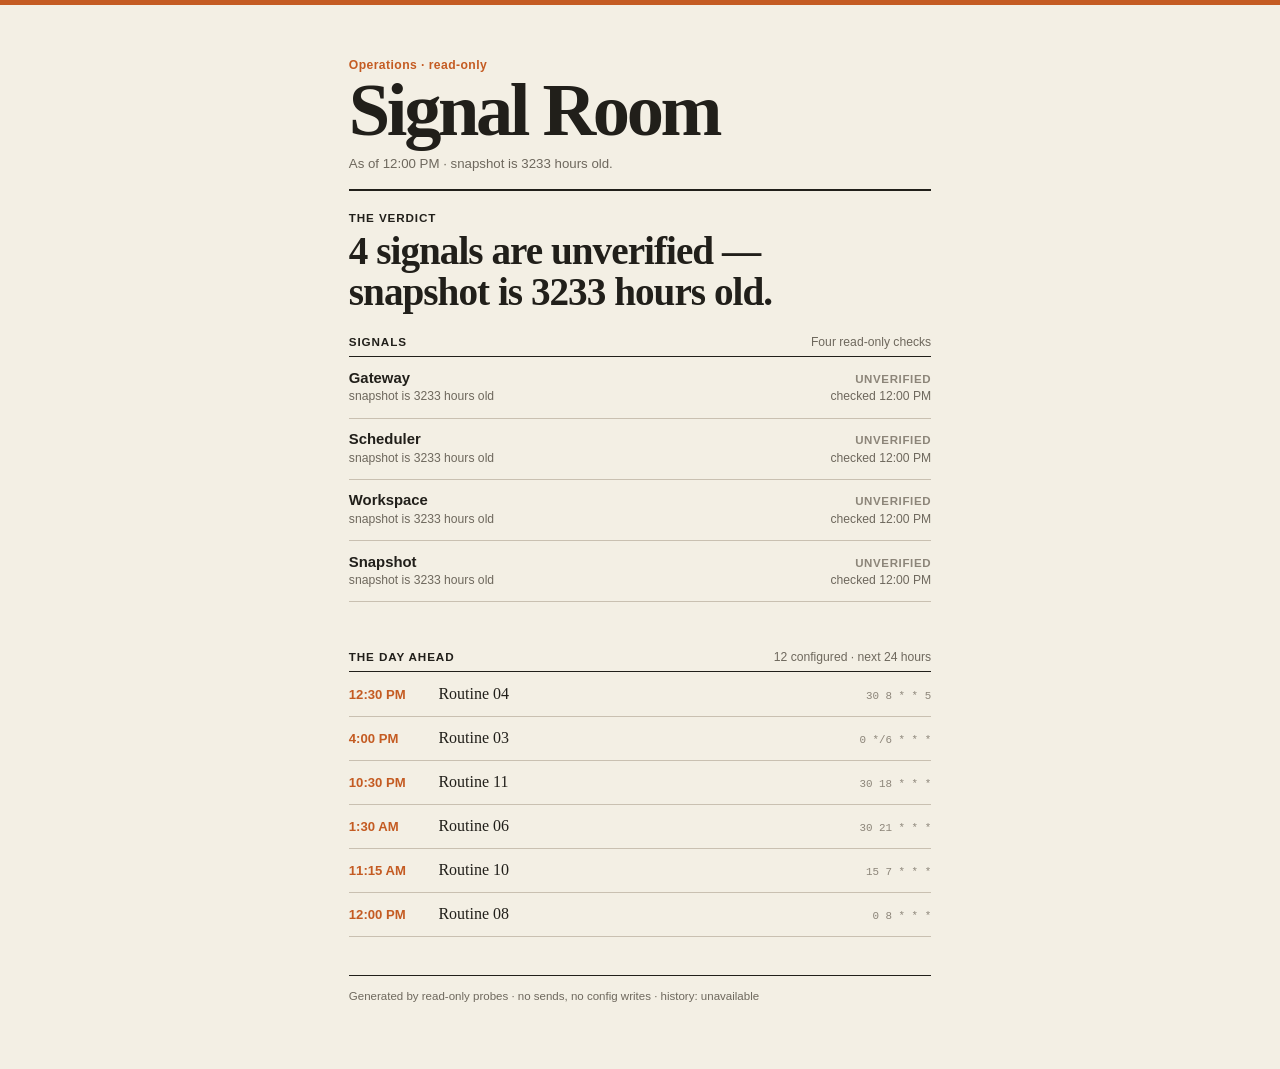
==== commit 032e1435: "feat: convert Agent Arcade to Signal Room operations" ====
--- a/app/index.html
+++ b/app/index.html
@@ -1,56 +1,48 @@
-<!DOCTYPE html>
+<!doctype html>
 <html lang="en">
   <head>
-    <meta charset="UTF-8" />
-    <meta name="viewport" content="width=device-width, initial-scale=1.0" />
-    <title>Agent Arcade - Cabinet Register</title>
+    <meta charset="utf-8" />
+    <meta name="viewport" content="width=device-width, initial-scale=1" />
+    <meta name="description" content="A read-only operational signal report generated from local probes." />
+    <meta name="theme-color" content="#f3efe4" />
+    <title>Signal Room · Operations</title>
     <link rel="stylesheet" href="./style.css" />
   </head>
   <body>
-    <main class="cabinet" aria-labelledby="arcade-title">
-      <header class="cabinet-head">
-        <div class="cabinet-title">
-          <p class="eyebrow" id="model">AA-8 local cabinet</p>
-          <h1 id="arcade-title">Agent Arcade</h1>
-          <p class="subtitle" id="subtitle">Local-first dashboard for Hermes operators</p>
-        </div>
-        <div class="cabinet-source" id="source-badge">
-          <span class="source-label" id="source-label">Snapshot</span>
-          <strong id="source-text">Generated</strong>
-        </div>
+    <a class="skip-link" href="#main">Skip to signals</a>
+    <main id="main" class="report">
+      <header class="masthead">
+        <p class="edition">Operations · read-only</p>
+        <h1>Signal Room</h1>
+        <p class="as-of" id="as-of" aria-live="polite">Reading snapshot…</p>
+        <p class="sample-notice" id="sample-notice" hidden>Sample data — not live</p>
       </header>
 
-      <section class="readout" id="readout" aria-label="System readout" aria-live="polite"></section>
-
-      <section class="fleet-panel" aria-labelledby="fleet-title">
-        <div class="section-head">
-          <h2 id="fleet-title">Cabinet Lineup</h2>
-          <span id="fleet-count">8 agents</span>
-        </div>
-        <div class="fleet-grid" id="fleet" aria-live="polite"></div>
+      <section class="verdict" aria-labelledby="verdict-title">
+        <h2 id="verdict-title">The verdict</h2>
+        <p id="verdict-copy" aria-live="polite">Checking the four signals.</p>
       </section>
 
-      <section class="routines-panel" aria-labelledby="routines-title">
-        <div class="section-head">
-          <h2 id="routines-title">Routines</h2>
-          <span id="routine-count">0 routines</span>
-        </div>
-        <div class="routines" id="routines"></div>
+      <section class="signals" aria-labelledby="signals-title">
+        <header class="section-heading">
+          <h2 id="signals-title">Signals</h2>
+          <span>Four read-only checks</span>
+        </header>
+        <div id="signal-list" class="signal-list" aria-live="polite"></div>
       </section>
 
-      <section class="story-panel is-hidden" id="story-panel" aria-labelledby="story-title">
-        <div class="section-head">
-          <h2 id="story-title">Cartridge Story</h2>
-          <span id="story-count">0 cartridges</span>
-        </div>
-        <div class="story" id="story"></div>
+      <section class="day-ahead" aria-labelledby="day-ahead-title">
+        <header class="section-heading">
+          <h2 id="day-ahead-title">The Day Ahead</h2>
+          <span id="schedule-summary">Next 24 hours</span>
+        </header>
+        <ol id="schedule-list" class="schedule-list"></ol>
       </section>
 
-      <footer class="cabinet-foot">
-        <span class="stamp" id="stamp">read-only · no sends · no config writes</span>
+      <footer class="colophon" id="colophon">
+        Generated by read-only probes · no sends, no config writes · history unavailable
       </footer>
     </main>
-
     <script src="./app.js"></script>
   </body>
 </html>
--- a/app/style.css
+++ b/app/style.css
@@ -1,674 +1,225 @@
-/* Agent Arcade: local cabinet lineup, static and public-safe. */
-
 :root {
-  --desk: #dedbd0;
-  --cabinet: #f4f1e8;
-  --cabinet-2: #ebe7db;
-  --well: #d8d3c5;
-  --well-dark: #cfc8b8;
-  --ink: #191713;
-  --muted: #615e55;
-  --quiet: #8a8579;
-  --line: #cbc5b7;
-  --line-strong: #aaa294;
+  --paper: #f3efe4;
+  --paper-deep: #e7e0d2;
+  --ink: #211f1a;
+  --muted: #6e685d;
+  --quiet: #8c8579;
+  --rule: #c9c0b1;
   --accent: #c45b22;
-  --ok: #2b7a4b;
-  --busy: #9a6a1b;
-  --warn: #a33c2f;
-  --paper: #fbfaf5;
-  --sans: "Avenir Next", "Segoe UI", "Helvetica Neue", Arial, sans-serif;
-  --mono: "SF Mono", "JetBrains Mono", Menlo, Consolas, monospace;
-}
-
-* {
-  box-sizing: border-box;
-}
+  --down: #9f3329;
+  --serif: "New York", Charter, Georgia, "Times New Roman", serif;
+  --sans: "Avenir Next", Avenir, "Segoe UI", Helvetica, Arial, sans-serif;
+  --mono: "SFMono-Regular", Menlo, Consolas, monospace;
+}
+
+* { box-sizing: border-box; }
+
+html { background: var(--paper-deep); }
 
 body {
+  min-width: 20rem;
   margin: 0;
-  min-width: 320px;
   color: var(--ink);
+  background: var(--paper);
   font-family: var(--sans);
-  background: var(--desk);
-  padding: clamp(0.75rem, 2.4vw, 2rem);
   -webkit-font-smoothing: antialiased;
 }
 
-h1,
-h2,
-h3,
-p {
-  margin: 0;
-}
-
-.cabinet {
-  width: min(1160px, 100%);
+h1, h2, h3, p { margin: 0; }
+
+.skip-link {
+  position: absolute;
+  left: 1rem;
+  top: -4rem;
+  z-index: 1;
+  background: var(--ink);
+  color: var(--paper);
+  padding: 0.65rem 0.85rem;
+}
+
+.skip-link:focus { top: 1rem; }
+
+.report {
+  width: min(100%, 40rem);
+  min-height: 100dvh;
   margin: 0 auto;
-  border: 1px solid var(--line-strong);
-  border-radius: 14px;
-  background: var(--cabinet);
-  box-shadow: 0 18px 42px -34px rgba(25, 23, 19, 0.72);
-  padding: clamp(0.9rem, 2vw, 1.4rem);
-}
-
-.cabinet-head {
+  padding: 1.4rem 1.15rem 2.2rem;
+}
+
+.masthead {
+  padding-bottom: 1rem;
+  border-bottom: 0.15rem solid var(--ink);
+}
+
+.edition {
+  margin-bottom: 0.3rem;
+  color: var(--accent);
+  font-size: 0.76rem;
+  font-weight: 650;
+  letter-spacing: 0.035em;
+}
+
+h1 {
+  font-family: var(--serif);
+  font-size: clamp(2.6rem, 13vw, 4.65rem);
+  font-weight: 700;
+  letter-spacing: -0.045em;
+  line-height: 0.9;
+}
+
+.as-of {
+  margin-top: 0.7rem;
+  color: var(--muted);
+  font-size: 0.83rem;
+  font-variant-numeric: tabular-nums;
+  line-height: 1.35;
+}
+
+.sample-notice {
+  margin-top: 0.7rem;
+  border-left: 0.2rem solid var(--accent);
+  padding-left: 0.65rem;
+  color: var(--ink);
+  font-size: 0.82rem;
+  font-weight: 650;
+}
+
+.verdict { padding: 1.3rem 0 1.45rem; }
+
+.verdict h2,
+.section-heading h2 {
+  font-size: 0.73rem;
+  font-weight: 700;
+  letter-spacing: 0.075em;
+  text-transform: uppercase;
+}
+
+.verdict p {
+  max-width: 22ch;
+  margin-top: 0.42rem;
+  font-family: var(--serif);
+  font-size: clamp(1.75rem, 7vw, 2.45rem);
+  font-weight: 600;
+  letter-spacing: -0.025em;
+  line-height: 1.03;
+  text-wrap: pretty;
+}
+
+.section-heading {
+  display: flex;
+  align-items: baseline;
+  justify-content: space-between;
+  gap: 1rem;
+  padding-bottom: 0.45rem;
+  border-bottom: 0.08rem solid var(--ink);
+}
+
+.section-heading span {
+  color: var(--muted);
+  font-size: 0.76rem;
+  white-space: nowrap;
+}
+
+.signal-row {
   display: grid;
-  grid-template-columns: minmax(0, 1fr) auto;
+  grid-template-columns: 1fr auto;
+  gap: 0.22rem 0.8rem;
+  padding: 0.62rem 0 0.66rem;
+  border-bottom: 0.06rem solid var(--rule);
+}
+
+.signal-name-state {
+  display: flex;
+  grid-column: 1 / -1;
+  align-items: baseline;
+  justify-content: space-between;
   gap: 1rem;
-  align-items: end;
-  padding-bottom: 0.85rem;
-  border-bottom: 2px solid var(--ink);
-}
-
-.cabinet-title {
-  min-width: 0;
-}
-
-.eyebrow {
-  margin-bottom: 0.25rem;
+}
+
+.signal-row h3 { font-size: 0.93rem; font-weight: 650; }
+
+.signal-row strong {
+  color: var(--ink);
+  font-size: 0.72rem;
+  font-weight: 750;
+  letter-spacing: 0.055em;
+  text-transform: uppercase;
+}
+
+.signal-row[data-state="attention"] strong { color: var(--accent); }
+.signal-row[data-state="down"] strong { color: var(--down); }
+.signal-row[data-state="unverified"] strong { color: var(--quiet); }
+
+.signal-row p,
+.signal-row time {
+  color: var(--muted);
+  font-size: 0.76rem;
+  line-height: 1.3;
+}
+
+.signal-row p { overflow-wrap: anywhere; }
+
+.signal-row time {
+  align-self: end;
+  font-variant-numeric: tabular-nums;
+  white-space: nowrap;
+}
+
+.day-ahead { margin-top: 2.25rem; }
+
+.schedule-list { margin: 0; padding: 0; list-style: none; }
+
+.schedule-list li {
+  display: grid;
+  grid-template-columns: 4.25rem 1fr;
+  gap: 0.6rem;
+  align-items: baseline;
+  padding: 0.72rem 0;
+  border-bottom: 0.06rem solid var(--rule);
+}
+
+.schedule-list time {
   color: var(--accent);
-  font-size: 0.78rem;
-  font-weight: 650;
-  line-height: 1.1;
-}
-
-h1 {
-  font-size: clamp(2rem, 4.8vw, 3.8rem);
-  line-height: 0.95;
-  letter-spacing: 0;
-  font-weight: 850;
-}
-
-.subtitle {
-  max-width: 35rem;
-  margin-top: 0.38rem;
-  color: var(--muted);
-  font-size: clamp(0.9rem, 1.3vw, 1rem);
-  line-height: 1.32;
-}
-
-.cabinet-source {
-  display: grid;
-  gap: 0.16rem;
-  min-width: 9rem;
-  border: 1px solid var(--line);
-  border-left: 4px solid var(--accent);
-  background: var(--paper);
-  padding: 0.62rem 0.78rem;
-}
-
-.source-label {
-  color: var(--muted);
-  font-size: 0.75rem;
-  font-weight: 700;
-}
-
-.cabinet-source strong {
-  overflow: hidden;
-  font-family: var(--mono);
-  font-size: 0.88rem;
-  font-weight: 650;
-  line-height: 1.15;
-  text-overflow: ellipsis;
-  white-space: nowrap;
-}
-
-.readout {
-  display: grid;
-  grid-template-columns: repeat(5, minmax(0, 1fr));
-  margin: 0.85rem 0 1rem;
-  border: 1px solid var(--line-strong);
-  background: var(--well);
-}
-
-.readout-fact {
-  min-width: 0;
-  padding: 0.62rem 0.75rem;
-  border-right: 1px solid var(--line-strong);
-  background: rgba(255, 255, 255, 0.2);
-}
-
-.readout-fact:last-child {
-  border-right: 0;
-}
-
-.readout-fact[data-state="busy"] {
-  background: color-mix(in oklab, var(--busy) 10%, var(--well));
-}
-
-.readout-fact[data-state="warn"] {
-  background: color-mix(in oklab, var(--warn) 10%, var(--well));
-}
-
-.fact-label,
-.fact-detail {
-  display: block;
-  overflow: hidden;
-  color: var(--muted);
-  font-size: 0.72rem;
-  line-height: 1.25;
-  text-overflow: ellipsis;
-  white-space: nowrap;
-}
-
-.fact-value {
-  display: block;
-  margin: 0.18rem 0 0.12rem;
-  overflow: hidden;
-  color: var(--ink);
-  font-size: clamp(0.98rem, 1.8vw, 1.25rem);
+  font-size: 0.82rem;
   font-weight: 700;
   font-variant-numeric: tabular-nums;
-  line-height: 1.05;
-  text-overflow: ellipsis;
-  white-space: nowrap;
-}
-
-.section-head {
-  display: flex;
-  justify-content: space-between;
-  gap: 1rem;
-  align-items: baseline;
-  margin: 1rem 0 0.55rem;
-}
-
-.section-head h2 {
-  font-size: clamp(1.08rem, 1.8vw, 1.35rem);
-  font-weight: 780;
-  line-height: 1.1;
-}
-
-.section-head span {
-  color: var(--muted);
-  font-size: 0.86rem;
-  white-space: nowrap;
-}
-
-.fleet-grid {
-  display: grid;
-  grid-template-columns: repeat(3, minmax(0, 1fr));
-  gap: 0.72rem;
-}
-
-.agent-unit {
-  display: grid;
-  grid-template-rows: auto minmax(5.2rem, 1fr) auto;
-  min-width: 0;
-  min-height: 12.6rem;
-  border: 1px solid var(--line-strong);
-  border-top-width: 5px;
-  background: color-mix(in oklab, var(--cabinet) 78%, white);
-}
-
-.agent-unit[data-state="ok"] {
-  border-top-color: var(--ok);
-}
-
-.agent-unit[data-state="busy"] {
-  border-top-color: var(--busy);
-  background: color-mix(in oklab, var(--busy) 6%, var(--cabinet));
-}
-
-.agent-unit[data-state="warn"] {
-  border-top-color: var(--warn);
-  background: color-mix(in oklab, var(--warn) 6%, var(--cabinet));
-}
-
-.agent-unit.is-priority {
-  grid-column: span 2;
-  min-height: 13.8rem;
-}
-
-.unit-name-row {
-  display: grid;
-  grid-template-columns: auto minmax(0, 1fr);
-  gap: 0.7rem;
-  align-items: start;
-  min-height: 4.45rem;
-  padding: 0.78rem 0.82rem 0.65rem;
-}
-
-.row-index {
+}
+
+.schedule-name { font-family: var(--serif); font-size: 1rem; line-height: 1.25; }
+
+.schedule-list code {
+  grid-column: 2;
   color: var(--quiet);
   font-family: var(--mono);
-  font-size: 1.05rem;
-  font-weight: 750;
-  line-height: 1;
-  font-variant-numeric: tabular-nums;
-}
-
-.agent-main {
-  min-width: 0;
-}
-
-.agent-main h3 {
-  overflow-wrap: anywhere;
-  font-size: clamp(1.02rem, 1.65vw, 1.22rem);
-  font-weight: 820;
-  line-height: 1.08;
-}
-
-.is-priority .agent-main h3 {
-  font-size: clamp(1.28rem, 2.4vw, 1.7rem);
-}
-
-.agent-main p {
-  margin-top: 0.2rem;
-  color: var(--muted);
-  font-size: 0.86rem;
-  font-weight: 520;
-  line-height: 1.25;
-}
-
-.signal-well {
-  margin: 0 0.72rem;
-  border: 1px solid color-mix(in oklab, var(--line-strong) 76%, var(--ink));
-  background: var(--well-dark);
-  padding: 0.72rem;
-  color: var(--ink);
-  font-size: 0.9rem;
-  font-weight: 540;
-  line-height: 1.32;
-  overflow-wrap: anywhere;
-}
-
-.signal-well span {
-  display: -webkit-box;
-  overflow: hidden;
-  -webkit-box-orient: vertical;
-  -webkit-line-clamp: 4;
-}
-
-.is-priority .signal-well {
-  min-height: 5.9rem;
-  font-size: 0.96rem;
-}
-
-.unit-base {
-  display: grid;
-  grid-template-columns: auto minmax(0, 1fr);
-  gap: 0.65rem;
-  align-items: center;
-  min-height: 2.8rem;
-  margin-top: 0.72rem;
-  border-top: 1px solid var(--line);
-  background: rgba(255, 255, 255, 0.22);
-  padding: 0.62rem 0.82rem;
-  color: var(--muted);
-  font-size: 0.82rem;
-  line-height: 1.2;
-}
-
-.unit-base span {
-  overflow: hidden;
-  text-overflow: ellipsis;
-  white-space: nowrap;
-}
-
-.state-word {
-  color: var(--ink);
-  font-weight: 760;
-}
-
-.routines {
-  display: grid;
-  grid-template-columns: minmax(0, 1fr) minmax(14rem, 0.42fr);
-  border: 1px solid var(--line-strong);
-  background: var(--paper);
-}
-
-.routine-group {
-  min-width: 0;
-  padding: 0.82rem;
-}
-
-.routine-group + .routine-group {
-  border-left: 1px solid var(--line-strong);
-}
-
-.routine-group h3 {
-  margin-bottom: 0.55rem;
-  color: var(--ink);
-  font-size: 0.92rem;
-  font-weight: 780;
-  line-height: 1.15;
-}
-
-.routine-row {
-  display: grid;
-  grid-template-columns: minmax(0, 1.2fr) minmax(3.8rem, auto) minmax(3.8rem, 0.55fr) minmax(4.8rem, auto);
-  gap: 0.55rem;
-  align-items: baseline;
-  min-height: 2.75rem;
-  padding: 0.42rem 0;
-  color: var(--muted);
-  font-size: 0.78rem;
-  line-height: 1.25;
-}
-
-.routine-row + .routine-row {
-  border-top: 1px solid color-mix(in oklab, var(--line) 78%, transparent);
-}
-
-.routine-name {
-  min-width: 0;
-  overflow: hidden;
-  color: var(--ink);
-  font-size: 0.9rem;
-  font-weight: 650;
-  text-overflow: ellipsis;
-  white-space: nowrap;
-}
-
-.routine-state {
-  min-width: 0;
-  overflow: hidden;
-  color: var(--ok);
-  font-weight: 700;
-  text-overflow: ellipsis;
-  white-space: nowrap;
-}
-
-.routine-row[data-state="warn"] .routine-state {
-  color: var(--warn);
-}
-
-.routine-schedule,
-.routine-next {
-  min-width: 0;
-  overflow: hidden;
-  font-family: var(--mono);
-  font-variant-numeric: tabular-nums;
-  text-overflow: ellipsis;
-  white-space: nowrap;
-}
-
-.routine-next {
-  color: var(--quiet);
-  text-align: right;
-}
-
-.routine-empty {
-  color: var(--quiet);
-  font-size: 0.88rem;
-  line-height: 1.35;
-}
-
-.story-panel {
-  margin-top: 0.4rem;
-}
-
-.story {
-  display: grid;
-  grid-template-columns: minmax(15rem, 0.85fr) repeat(2, minmax(0, 1fr));
-  gap: 1px;
-  border: 1px solid var(--line-strong);
-  background: var(--line-strong);
-}
-
-.story-lede,
-.cart {
-  background: var(--paper);
-  padding: clamp(0.85rem, 1.8vw, 1.05rem);
-}
-
-.story-lede {
-  grid-row: span 2;
-}
-
-.story-source {
-  color: var(--quiet);
-  font-family: var(--mono);
+  font-size: 0.68rem;
+}
+
+.schedule-list .empty-schedule {
+  display: block;
+  color: var(--muted);
+  font-family: var(--serif);
+  font-size: 1rem;
+  line-height: 1.4;
+}
+
+.colophon {
+  margin-top: 2.4rem;
+  padding-top: 0.72rem;
+  border-top: 0.08rem solid var(--ink);
+  color: var(--muted);
   font-size: 0.72rem;
-}
-
-.story-telegram {
-  margin-top: 0.55rem;
-  color: var(--muted);
-  font-size: 0.9rem;
-  line-height: 1.4;
-  overflow-wrap: anywhere;
-  white-space: pre-line;
-}
-
-.cart {
-  min-width: 0;
-}
-
-.cart-top {
-  display: flex;
-  justify-content: space-between;
-  gap: 1rem;
-  align-items: baseline;
-}
-
-.cart-num {
-  color: var(--accent);
-  font-family: var(--mono);
-  font-size: 1.08rem;
-  font-weight: 780;
-}
-
-.cart-stamp,
-.cart-slot {
-  overflow: hidden;
-  color: var(--quiet);
-  font-size: 0.7rem;
-  text-overflow: ellipsis;
-  white-space: nowrap;
-}
-
-.cart-label {
-  margin-top: 0.45rem;
-  font-size: 1.05rem;
-  font-weight: 780;
-}
-
-.cart-slot {
-  margin-top: 0.1rem;
-}
-
-.cart-head {
-  margin-top: 0.85rem;
-  border-left: 4px solid var(--accent);
-  padding-left: 0.65rem;
-  font-weight: 750;
-  line-height: 1.25;
-  overflow-wrap: anywhere;
-}
-
-.cart-body {
-  margin-top: 0.65rem;
-  color: var(--muted);
-  font-size: 0.9rem;
-  line-height: 1.4;
-  overflow-wrap: anywhere;
-}
-
-.cabinet-foot {
-  margin-top: 1rem;
-  padding-top: 0.7rem;
-  border-top: 1px solid var(--line-strong);
-}
-
-.stamp {
-  color: var(--quiet);
-  font-size: 0.74rem;
-  line-height: 1.4;
-}
-
-.is-hidden {
-  display: none !important;
-}
-
-@media (max-width: 980px) {
-  .readout {
-    grid-template-columns: repeat(3, minmax(0, 1fr));
-  }
-
-  .readout-fact:nth-child(3n) {
-    border-right: 0;
-  }
-
-  .readout-fact:nth-child(n + 4) {
-    border-top: 1px solid var(--line-strong);
-  }
-
-  .fleet-grid {
-    grid-template-columns: repeat(2, minmax(0, 1fr));
-  }
-
-  .routines {
-    grid-template-columns: 1fr;
-  }
-
-  .routine-group + .routine-group {
-    border-top: 1px solid var(--line-strong);
-    border-left: 0;
-  }
-
-  .story {
-    grid-template-columns: repeat(2, minmax(0, 1fr));
-  }
-
-  .story-lede {
-    grid-column: 1 / -1;
-    grid-row: auto;
-  }
-}
-
-@media (max-width: 680px) {
-  body {
-    padding: 0.55rem;
-  }
-
-  .cabinet {
-    border-radius: 10px;
-    padding: 0.75rem;
-  }
-
-  .cabinet-head {
-    grid-template-columns: 1fr;
-    align-items: start;
-    gap: 0.75rem;
-  }
-
-  .cabinet-source {
-    width: 100%;
-  }
-
-  .readout {
-    grid-template-columns: 1fr 1fr;
-  }
-
-  .readout-fact,
-  .readout-fact:nth-child(3n) {
-    border-right: 1px solid var(--line-strong);
-  }
-
-  .readout-fact:nth-child(2n) {
-    border-right: 0;
-  }
-
-  .readout-fact:nth-child(n + 3) {
-    border-top: 1px solid var(--line-strong);
-  }
-
-  .readout-fact:last-child {
-    grid-column: 1 / -1;
-    border-right: 0;
-  }
-
-  .section-head {
-    align-items: start;
-    flex-direction: column;
-    gap: 0.18rem;
-  }
-
-  .fleet-grid {
-    grid-template-columns: 1fr;
-  }
-
-  .agent-unit,
-  .agent-unit.is-priority {
-    grid-column: auto;
-    min-height: 12rem;
-  }
-
-  .unit-name-row {
-    min-height: 4rem;
-  }
-
-  .signal-well {
-    min-height: 4.6rem;
-  }
-
-  .routine-group {
-    padding: 0.72rem;
-  }
-
-  .routine-row {
-    grid-template-columns: minmax(0, 1fr) minmax(4.5rem, auto);
-    gap: 0.25rem 0.65rem;
-    min-height: 3.1rem;
-    padding: 0.58rem 0;
-  }
-
-  .routine-name {
-    grid-column: 1;
-    white-space: normal;
-  }
-
-  .routine-state {
-    grid-column: 2;
-    grid-row: 1;
-    text-align: right;
-  }
-
-  .routine-schedule {
-    grid-column: 1;
-  }
-
-  .routine-next {
-    grid-column: 2;
-    text-align: right;
-  }
-
-  .story {
-    grid-template-columns: 1fr;
-  }
-
-  .story-lede {
-    grid-column: auto;
-  }
-}
-
-@media (max-width: 420px) {
-  .readout {
-    margin-bottom: 0.85rem;
-  }
-
-  .readout-fact {
-    padding: 0.52rem 0.58rem;
-  }
-
-  .fact-label,
-  .fact-detail {
-    font-size: 0.68rem;
-  }
-
-  .fact-value {
-    font-size: 0.94rem;
-  }
-
-  .unit-name-row,
-  .unit-base {
-    padding-right: 0.7rem;
-    padding-left: 0.7rem;
-  }
-
-  .signal-well {
-    margin-right: 0.62rem;
-    margin-left: 0.62rem;
-  }
-}
+  line-height: 1.5;
+}
+
+@media (min-width: 48rem) {
+  body { border-top: 0.35rem solid var(--accent); }
+  .report { padding: 3.3rem 1.8rem 4rem; }
+  .signal-row { grid-template-columns: minmax(0, 1fr) auto; padding-block: 0.78rem; }
+  .day-ahead { margin-top: 3rem; }
+  .schedule-list li { grid-template-columns: 5rem minmax(0, 1fr) auto; }
+  .schedule-list code { grid-column: auto; }
+}
+
+@media (prefers-reduced-motion: reduce) {
+  *, *::before, *::after { scroll-behavior: auto !important; }
+}
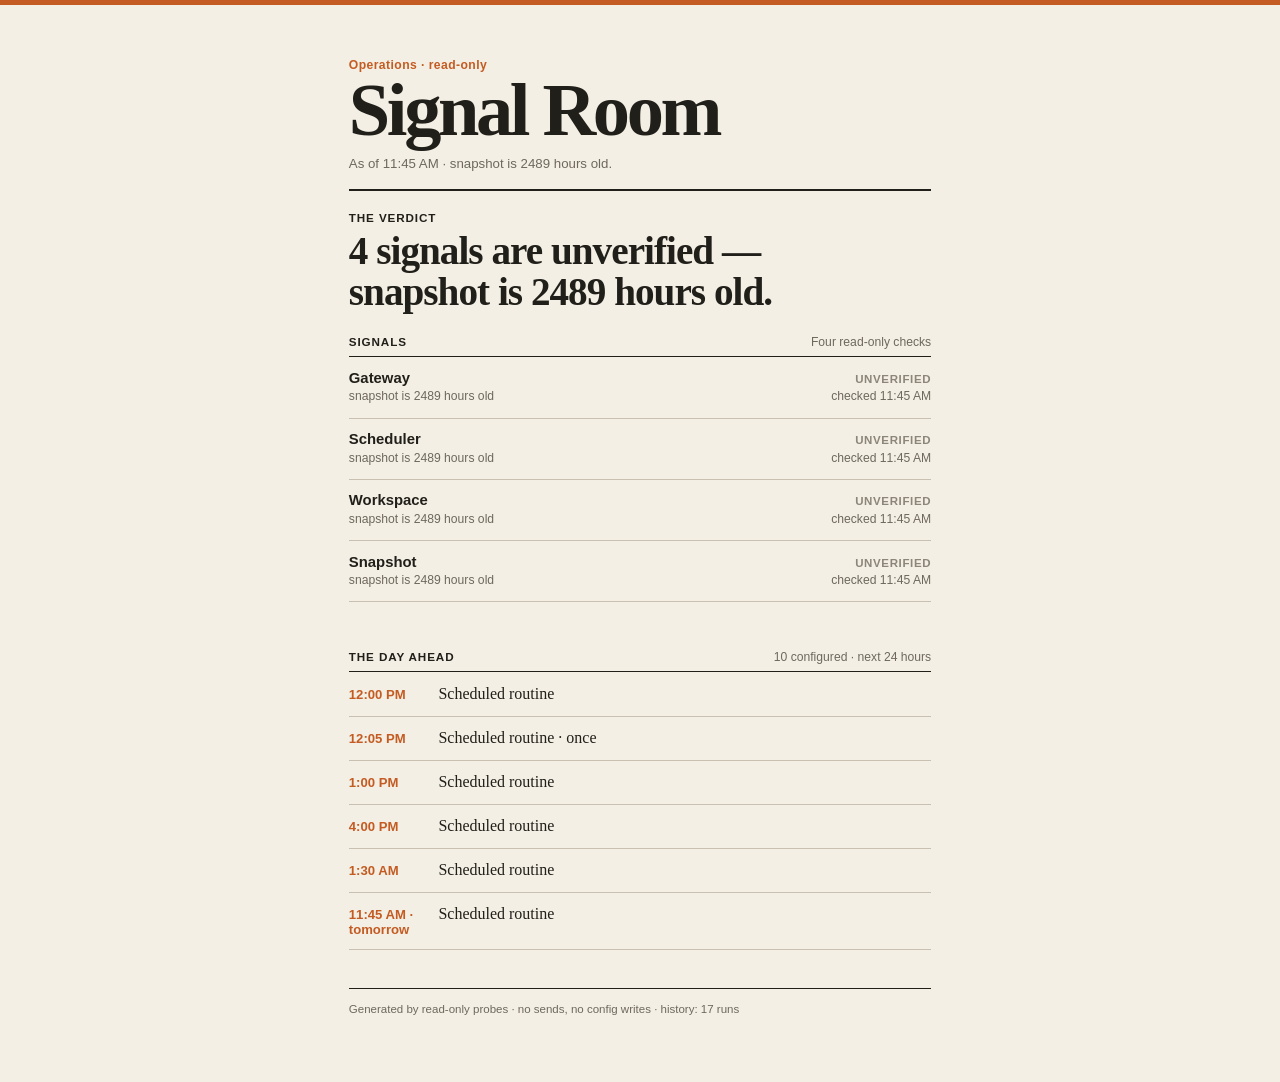
==== commit 82565603: "Publish Signal Room 2026-08-24T07:45:31-04:00" ====
--- a/app/index.html
+++ b/app/index.html
@@ -6,7 +6,7 @@
     <meta name="description" content="A read-only operational signal report generated from local probes." />
     <meta name="theme-color" content="#f3efe4" />
     <title>Signal Room · Operations</title>
-    <link rel="stylesheet" href="./style.css" />
+    <link rel="stylesheet" href="./style.css?v=d442d761738d" />
   </head>
   <body>
     <a class="skip-link" href="#main">Skip to signals</a>
@@ -43,6 +43,6 @@
         Generated by read-only probes · no sends, no config writes · history unavailable
       </footer>
     </main>
-    <script src="./app.js"></script>
+    <script src="./app.js?v=03fc6202a6ea"></script>
   </body>
 </html>
